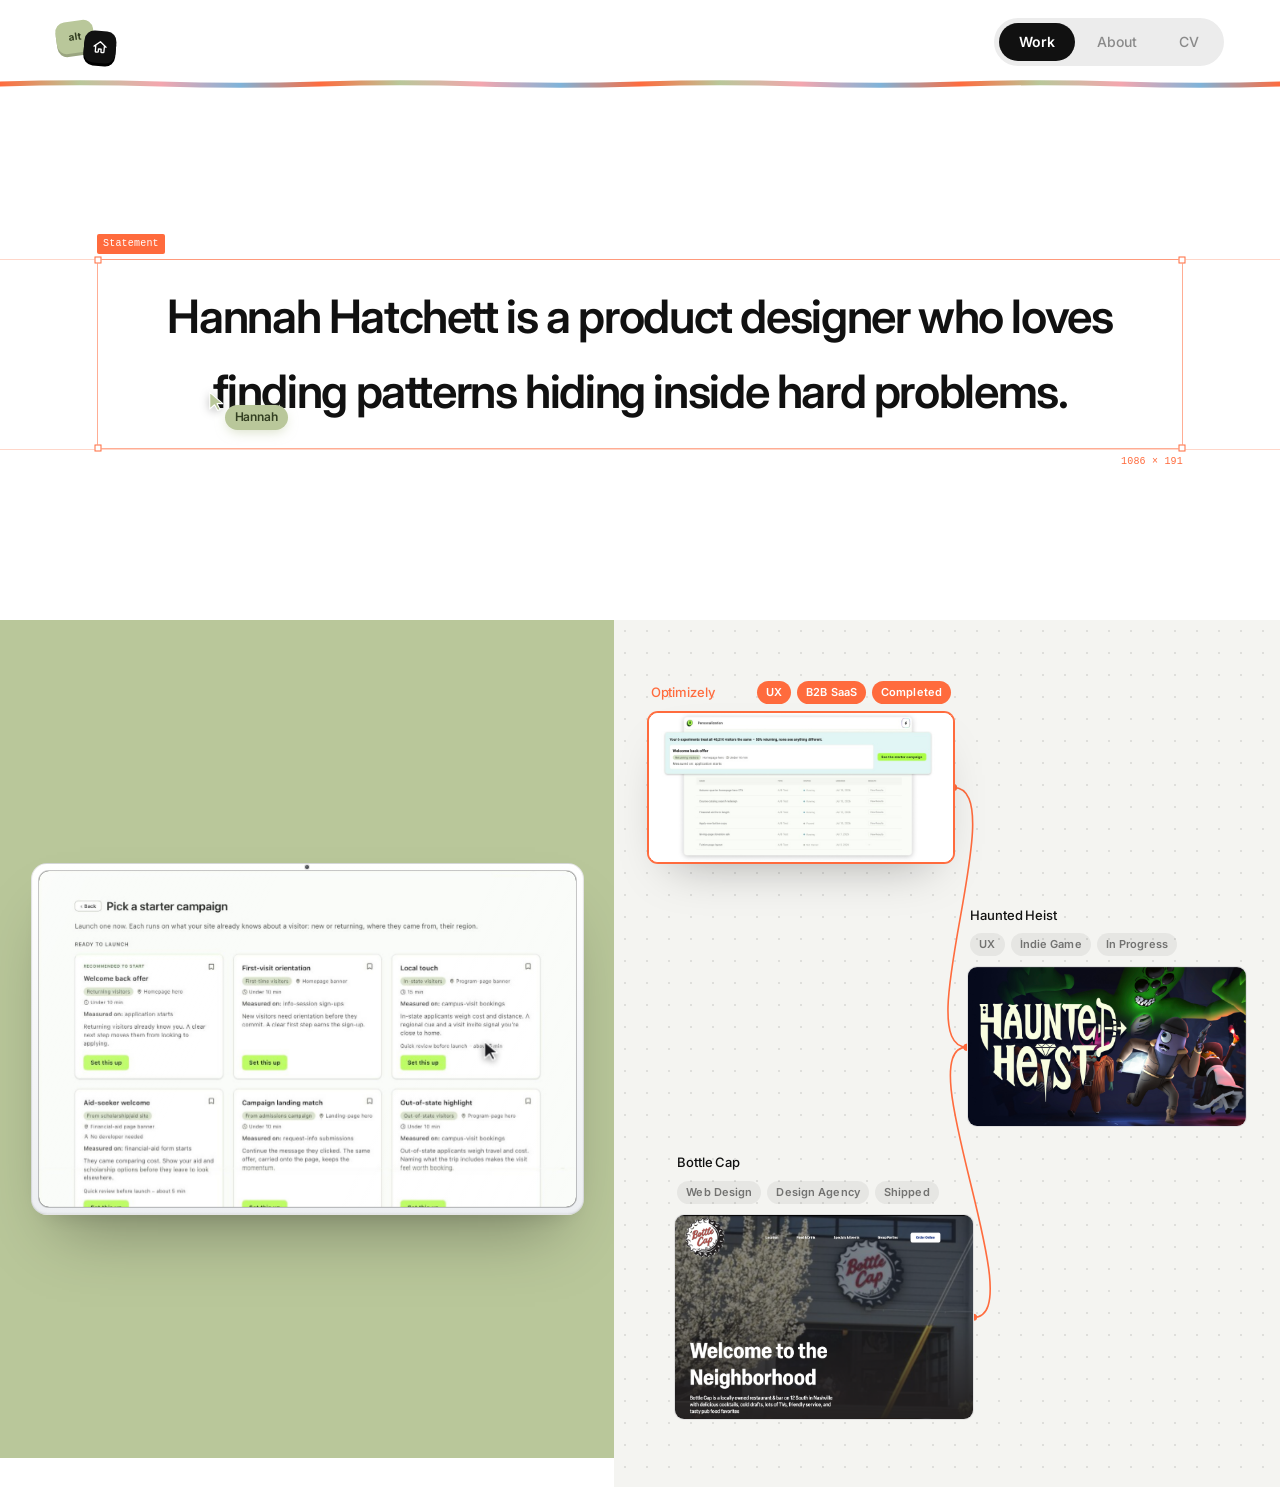
==== index.html @ f500596d "Make Work nav link scroll to projects section Points Work at index.html#projects instead of the bare" ====
<!DOCTYPE html>
<html lang="en">
<head>
  <meta charset="UTF-8" />
  <meta name="viewport" content="width=device-width, initial-scale=1.0" />
  <title>Hannah Hatchett — Portfolio</title>
  <link rel="preconnect" href="https://fonts.googleapis.com" />
  <link rel="preconnect" href="https://fonts.gstatic.com" crossorigin />
  <link href="https://fonts.googleapis.com/css2?family=Inter:wght@400;500;600;700&display=swap" rel="stylesheet" />
  <link rel="stylesheet" href="styles.css?v=2" />
  <link rel="stylesheet" href="canvas.css?v=3" />
</head>
<body>
  <header class="site-nav">
    <a href="index.html" class="site-logo" aria-label="Hannah Hatchett — Home">
      <span class="site-logo-key site-logo-key-back" aria-hidden="true">alt</span>
      <span class="site-logo-key site-logo-key-front" aria-hidden="true">
        <svg viewBox="0 0 24 24"><path d="M3 11.5L12 4l9 7.5M5.5 10v9a1 1 0 001 1H9a1 1 0 001-1v-4h4v4a1 1 0 001 1h2.5a1 1 0 001-1v-9" fill="none" stroke="#fff" stroke-width="2" stroke-linecap="round" stroke-linejoin="round" /></svg>
      </span>
    </a>
    <nav class="site-nav-links">
      <a href="#projects" class="active">Work</a>
      <a href="about.html">About</a>
      <a href="hannah-hatchett-cv.pdf" target="_blank" rel="noopener">CV</a>
    </nav>

    <div class="nav-squiggle" aria-hidden="true">
      <svg viewBox="0 0 800 40" preserveAspectRatio="none">
        <defs>
          <linearGradient id="navSquiggleGradient" gradientUnits="userSpaceOnUse"
                           x1="0" y1="0" x2="100" y2="0" spreadMethod="repeat">
            <stop offset="0%" stop-color="#ff6b3d" />
            <stop offset="25%" stop-color="#b9c79a" />
            <stop offset="50%" stop-color="#f4a6ae" />
            <stop offset="75%" stop-color="#7fb3d9" />
            <stop offset="100%" stop-color="#ff6b3d" />
          </linearGradient>
        </defs>
        <path
          d="M0,20 Q25,8 50,20 Q75,32 100,20 Q125,8 150,20 Q175,32 200,20 Q225,8 250,20 Q275,32 300,20 Q325,8 350,20 Q375,32 400,20 Q425,8 450,20 Q475,32 500,20 Q525,8 550,20 Q575,32 600,20 Q625,8 650,20 Q675,32 700,20 Q725,8 750,20 Q775,32 800,20"
          fill="none" stroke="url(#navSquiggleGradient)" stroke-width="5"
          stroke-linecap="round" vector-effect="non-scaling-stroke" />
      </svg>
    </div>
  </header>

  <main id="home">
    <!-- ============ Statement hero ============ -->
    <section class="statement-hero reveal" aria-label="Intro">
      <div class="statement-band">
        <div class="hero-frame" id="heroFrame" aria-hidden="true">
          <div class="hero-guide hero-guide-top"></div>
          <div class="hero-guide hero-guide-bottom"></div>
          <div class="hero-frame-box">
            <span class="hero-handle hero-handle-tl"></span>
            <span class="hero-handle hero-handle-tr"></span>
            <span class="hero-handle hero-handle-bl"></span>
            <span class="hero-handle hero-handle-br"></span>
            <span class="hero-frame-label">Statement</span>
            <span class="hero-frame-dims"></span>
          </div>
          <div class="hero-cursor" id="heroCursor" aria-hidden="true">
            <svg viewBox="0 0 16 16">
              <path d="M2 1 L2 13 L5.5 10 L7.8 14.2 L9.6 13.4 L7.3 9.2 L11.5 9.2 Z"
                fill="#b9c79a" stroke="#fff" stroke-width="0.8" stroke-linejoin="round" />
            </svg>
            <span class="hero-cursor-pill">Hannah</span>
          </div>
        </div>

        <h1 class="statement-text" aria-label="Hannah Hatchett is a product designer who loves finding patterns hiding inside hard problems, turning ambiguity into something tangible, and leading with research to develop magical experiences.">
          <span class="statement-line1" aria-hidden="true">Hannah Hatchett is a product designer who loves</span>
          <span class="statement-line2" aria-hidden="true">
            <span class="statement-line2-inner" id="statementLine2Inner">
              <span class="statement-selection" id="statementSelection"></span>
              <span class="statement-typed" id="statementTyped">finding patterns hiding inside hard problems.</span>
              <span class="statement-caret" id="statementCaret"></span>
            </span>
          </span>
        </h1>
      </div>
    </section>

    <!-- ============ Selected work — node canvas ============ -->
    <section class="cv-section-wrap" id="projects" aria-label="Selected work">
      <div class="cv-section">
        <!-- Left: rotatable device model of the active project -->
        <div class="cv-feature">
          <div class="cv-stage3d">
            <div class="cv-device" aria-hidden="true">
              <div class="cv-monitor">
                <span class="cv-monitor-cam"></span>
                <div class="device-screen"></div>
              </div>
            </div>
          </div>
        </div>

        <!-- Right: node canvas -->
        <div class="cv-canvas">
          <div class="cv-stage">
            <svg class="cv-wires" aria-hidden="true"></svg>
          </div>
        </div>
      </div>
    </section>
  </main>

  <script src="script.js?v=2"></script>
  <script src="canvas.js?v=2"></script>
</body>
</html>
---- styles.css ----
:root {
  --bg: #ffffff;
  --bg-card: #ececec;
  --ink: #111111;
  --ink-soft: #4a4a4a;
  --ink-muted: #8a8a8a;
  --line: #e6e6e6;
  --accent: #111111;
  --radius: 4px;
  --radius-media: 12px;
  --shadow-media: 0 1px 2px rgba(0, 0, 0, 0.04), 0 14px 34px -14px rgba(0, 0, 0, 0.16);
  --shadow-media-hover: 0 2px 4px rgba(0, 0, 0, 0.05), 0 26px 52px -16px rgba(0, 0, 0, 0.24);
  --ease: cubic-bezier(0.2, 0.7, 0.2, 1);
}

* { box-sizing: border-box; }

html, body {
  margin: 0;
  padding: 0;
  background: var(--bg);
  color: var(--ink);
  font-family: "Inter", system-ui, -apple-system, Segoe UI, Roboto, sans-serif;
  font-size: 16px;
  line-height: 1.55;
  -webkit-font-smoothing: antialiased;
  -moz-osx-font-smoothing: grayscale;
}

a { color: inherit; text-decoration: none; }
img { max-width: 100%; display: block; }

/* ---------- Top navigation ---------- */
.site-nav {
  position: sticky;
  top: 0;
  z-index: 50;
  display: flex;
  align-items: center;
  justify-content: space-between;
  padding: 18px 56px;
  background: rgba(255, 255, 255, 0.85);
  backdrop-filter: saturate(180%) blur(12px);
  -webkit-backdrop-filter: saturate(180%) blur(12px);
}

/* Colorful animated squiggle standing in for the nav's bottom border —
   sits flush on the nav's own bottom edge (never overlapping its
   links/logo) and stays with it since .site-nav is sticky. */
.nav-squiggle {
  position: absolute;
  left: 0;
  right: 0;
  bottom: -4px;
  height: 8px;
  overflow: hidden;
  pointer-events: none;
  line-height: 0;
}
.nav-squiggle svg {
  display: block;
  width: 200%;
  height: 100%;
  animation: nav-squiggle-scroll 26s linear infinite;
}
@keyframes nav-squiggle-scroll {
  from { transform: translateX(0); }
  to { transform: translateX(-50%); }
}
@media (prefers-reduced-motion: reduce) {
  .nav-squiggle svg { animation: none; }
}
/* Logo mark — two overlapping "keycap" tiles, ctrl + home, linking to "/" */
.site-logo {
  position: relative;
  display: inline-block;
  width: 60px;
  height: 42px;
  flex-shrink: 0;
}
.site-logo-key {
  position: absolute;
  display: flex;
  align-items: center;
  justify-content: center;
  border-radius: 10px;
  font-weight: 700;
  transition: transform 220ms var(--ease);
}
.site-logo-key-back {
  top: 0;
  left: 0;
  width: 38px;
  height: 32px;
  background: #b9c79a;
  box-shadow: 0 3px 0 #9aa580;
  color: #333f22;
  font-size: 10px;
  letter-spacing: -0.01em;
  transform: rotate(-8deg);
}
.site-logo-key-front {
  bottom: 0;
  right: 0;
  width: 32px;
  height: 32px;
  background: #111111;
  box-shadow: 0 3px 0 #000000;
  transform: rotate(5deg);
}
.site-logo-key-front svg { width: 16px; height: 16px; display: block; }
.site-logo:hover .site-logo-key-back { transform: rotate(-12deg) translateY(-2px); }
.site-logo:hover .site-logo-key-front { transform: rotate(8deg) translateY(-2px); }

/* Pill-group nav — a segmented track so the whole group reads as one
   cohesive shape rather than loose links, balancing against the logo. */
.site-nav-links {
  display: flex;
  align-items: center;
  gap: 2px;
  font-size: 14px;
  font-weight: 500;
  background: var(--bg-card);
  padding: 5px;
  border-radius: 999px;
}
.site-nav-links a {
  position: relative;
  color: var(--ink-muted);
  padding: 8px 20px;
  border-radius: 999px;
  transition: color 200ms var(--ease), background 200ms var(--ease);
}
.site-nav-links a:hover { color: var(--ink); background: rgba(0, 0, 0, 0.05); }
/* Active section — solid pill instead of a plain label */
.site-nav-links a.active {
  color: #fff;
  font-weight: 600;
  background: var(--ink);
}
.site-nav-links a.active:hover { background: var(--ink); }

/* ---------- Statement hero (dot field + scroll ring) ---------- */
.statement-hero {
  position: relative;
  display: flex;
  flex-direction: column;
  align-items: center;
  padding-top: 60px;
}
.statement-band {
  position: relative;
  width: 100%;
  height: 420px;
  overflow: hidden;
}
/* Design-tool "selection" chrome around the headline — echoes the Figma-style
   node board further down the page (see canvas.css), so the hero and the
   projects section read as one visual language instead of two ideas. */
.hero-frame {
  position: absolute;
  inset: 0;
  pointer-events: none;
}
.hero-guide {
  position: absolute;
  left: 0;
  right: 0;
  height: 1px;
  background: rgba(255, 107, 61, 0.28);
}
.hero-frame-box {
  position: absolute;
  border: 1px solid rgba(255, 107, 61, 0.55);
  opacity: 0;
  transition: opacity 400ms var(--ease);
}
.hero-frame-box.is-ready { opacity: 1; }
.hero-handle {
  position: absolute;
  width: 7px;
  height: 7px;
  background: #fff;
  border: 1.5px solid #ff6b3d;
  transform: translate(-50%, -50%);
}
.hero-handle-tl { top: 0; left: 0; }
.hero-handle-tr { top: 0; left: 100%; }
.hero-handle-bl { top: 100%; left: 0; }
.hero-handle-br { top: 100%; left: 100%; }
.hero-frame-label,
.hero-frame-dims {
  position: absolute;
  font-family: "SFMono-Regular", ui-monospace, Menlo, Consolas, monospace;
  font-size: 10px;
  letter-spacing: 0.02em;
  white-space: nowrap;
}
.hero-frame-label {
  left: -1px;
  bottom: calc(100% + 6px);
  color: #fff;
  background: #ff6b3d;
  padding: 2px 6px;
  border-radius: 2px;
}
.hero-frame-dims {
  right: -1px;
  top: calc(100% + 6px);
  color: #ff6b3d;
}
@media (max-width: 820px) {
  .hero-frame-label, .hero-frame-dims { font-size: 9px; }
}

/* A copy of the site's custom cursor, choreographed by script.js to select,
   delete, and retype the second line — a small loop of an actual edit,
   rather than a decorative idle animation. Position (left/top) and
   transition-duration are both set from JS per move so the drag-select
   speed can match the highlight's own width transition. */
.hero-cursor {
  position: absolute;
  top: 0;
  left: 0;
  width: 22px;
  height: 22px;
  opacity: 0;
  transition-property: left, top, opacity;
  transition-timing-function: ease;
  transition-duration: 420ms;
  z-index: 3;
}
.hero-cursor.is-ready { opacity: 1; }
.hero-cursor svg {
  display: block;
  width: 100%;
  height: 100%;
  filter: drop-shadow(0 2px 4px rgba(0, 0, 0, 0.25));
}
.hero-cursor-pill {
  position: absolute;
  top: 14px;
  left: 18px;
  background: #b9c79a;
  color: #333f22;
  font-size: 12px;
  font-weight: 600;
  letter-spacing: -0.01em;
  padding: 3px 10px;
  border-radius: 999px;
  white-space: nowrap;
  box-shadow: 0 4px 12px -2px rgba(185, 199, 154, 0.55);
}
/* Click ripple — plays briefly when the cursor "presses down" to start a drag-select. */
.hero-cursor::after {
  content: "";
  position: absolute;
  top: 1px;
  left: 1px;
  width: 12px;
  height: 12px;
  margin: -6px 0 0 -6px;
  border-radius: 50%;
  border: 2px solid rgba(185, 199, 154, 0.9);
  opacity: 0;
  transform: scale(0.2);
}
.hero-cursor.is-clicking::after { animation: hero-cursor-click 380ms ease-out; }
@keyframes hero-cursor-click {
  0% { opacity: 0.9; transform: scale(0.2); }
  100% { opacity: 0; transform: scale(2.2); }
}
@media (max-width: 820px) {
  .hero-cursor { width: 17px; height: 17px; }
  .hero-cursor-pill { font-size: 10px; padding: 2px 8px; top: 11px; left: 14px; }
}

@media (prefers-reduced-motion: reduce) {
  .hero-cursor { display: none; }
}

/* Statement text sits on top of the field; pointer-events:none lets hover
   pass straight through to the dots underneath. The thick white text-stroke,
   painted before the fill (paint-order: stroke fill), keeps dots from
   visually touching the letterforms. Child spans inherit the stroke. */
.statement-text {
  position: absolute;
  inset: 0;
  display: flex;
  flex-direction: column;
  align-items: center;
  justify-content: center;
  gap: 4px;
  margin: 0;
  padding: 0 24px;
  pointer-events: none;
  text-align: center;
  font-family: "Inter", sans-serif;
  font-size: 46px;
  font-weight: 600;
  letter-spacing: -0.03em;
  color: var(--ink);
  -webkit-text-stroke: 8px #fff;
  paint-order: stroke fill;
}
.statement-line2 {
  position: relative;
  display: inline-block;
}
/* Fixed to the width of the longer of the two phrases (measured once in JS)
   so the line never reflows the page while being "typed" — text grows from
   its own left edge instead of the whole block re-centering mid-animation. */
.statement-line2-inner {
  position: relative;
  display: inline-block;
  text-align: center;
  white-space: nowrap;
}
.statement-selection {
  position: absolute;
  left: 0;
  top: 6px;
  bottom: 6px;
  width: 0;
  background: rgba(255, 107, 61, 0.25);
  border-radius: 2px;
  z-index: 0;
  /* Only width/opacity animate — left is repositioned instantly in JS so the
     box grows from a fixed left edge instead of visibly sliding while it does. */
  transition-property: width, opacity;
  transition-timing-function: ease;
}
.statement-typed {
  position: relative;
  z-index: 1;
}
.statement-caret {
  position: absolute;
  top: 4px;
  bottom: 4px;
  left: 0;
  width: 2px;
  background: #ff6b3d;
  opacity: 0;
  z-index: 2;
}
.statement-caret.is-visible {
  opacity: 1;
  animation: statement-caret-blink 1s step-end infinite;
}
@keyframes statement-caret-blink {
  0%, 49% { opacity: 1; }
  50%, 100% { opacity: 0; }
}
@media (prefers-reduced-motion: reduce) {
  .statement-selection, .statement-caret { display: none; }
}

/* Custom cursor — skipped on case study pages (body.case-study-page) */
@media (pointer: fine) {
  body:not(.case-study-page),
  body:not(.case-study-page) * { cursor: none; }
}
.custom-cursor {
  position: fixed;
  top: 0;
  left: 0;
  width: 22px;
  height: 22px;
  z-index: 9999;
  pointer-events: none;
  transform: translate3d(-100px, -100px, 0);
  will-change: transform;
  transition: opacity 200ms var(--ease);
}
.custom-cursor.hidden { opacity: 0; }
.custom-cursor svg {
  display: block;
  width: 100%;
  height: 100%;
  filter: drop-shadow(0 2px 4px rgba(0, 0, 0, 0.25));
}
.custom-cursor-pill {
  position: absolute;
  top: 14px;
  left: 18px;
  background: #ff6b5b;
  color: #fff;
  font-size: 13px;
  font-weight: 600;
  letter-spacing: -0.01em;
  padding: 4px 12px;
  border-radius: 999px;
  white-space: nowrap;
  box-shadow: 0 4px 12px -2px rgba(255, 107, 91, 0.45);
}

/* Push the work grid down beneath the hero */
.work { margin-top: 80px; }

@media (max-width: 820px) {
  .statement-hero { padding-top: 32px; }
  .statement-band { height: 280px; }
  .statement-text { font-size: 26px; gap: 2px; -webkit-text-stroke-width: 5px; }
  .work { margin-top: 32px; }
}
/* ---------- Main ---------- */
.main {
  max-width: 1100px;
  margin: 0 auto;
  padding: 48px 56px 64px;
  min-width: 0;
}

/* ---------- Work grid ---------- */
.grid {
  display: grid;
  grid-template-columns: 1fr;
  gap: 80px;
}
.card {
  display: block;
}
.card-media {
  position: relative;
  aspect-ratio: 16 / 10;
  background: var(--bg-card);
  border-radius: var(--radius);
  overflow: hidden;
  margin-bottom: 22px;
  display: flex;
  align-items: center;
  justify-content: center;
  transition: transform 400ms var(--ease);
}
.card:hover .card-media { transform: translateY(-3px); }
.card-title {
  font-weight: 500;
  font-size: 16px;
  letter-spacing: -0.01em;
  color: var(--ink);
  margin: 0;
}

/* ---------- Placeholder card ---------- */
.placeholder {
  display: flex;
  align-items: center;
  justify-content: center;
}
.placeholder-label {
  font-size: 12px;
  letter-spacing: 0.18em;
  text-transform: uppercase;
  color: var(--ink-muted);
}

/* ---------- Mockups (CSS-only project visuals) ---------- */
.mock { position: relative; }

/* Desktop browser frame */
.mock-desktop {
  width: 78%;
  background: #fff;
  border-radius: 8px;
  box-shadow:
    0 1px 0 rgba(0,0,0,0.04),
    0 24px 50px -28px rgba(0,0,0,0.25),
    0 12px 24px -16px rgba(0,0,0,0.15);
  overflow: hidden;
}
.mock-bar {
  display: flex;
  gap: 5px;
  padding: 8px 10px;
  background: #f4f4f4;
  border-bottom: 1px solid #ececec;
}
.mock-bar span {
  width: 7px; height: 7px; border-radius: 50%;
  background: #d8d8d8;
}
.mock-screen {
  aspect-ratio: 16 / 10;
  padding: 18px 20px;
  display: flex;
  flex-direction: column;
  gap: 10px;
}
.mock-screen-1 {
  background: linear-gradient(180deg, #1a1a1a, #2a2a2a);
  color: #fff;
  justify-content: center;
  align-items: flex-start;
  padding: 28px;
}
.mock-headline {
  font-size: clamp(18px, 2.2vw, 28px);
  font-weight: 600;
  letter-spacing: 0.04em;
}
.mock-sub {
  font-size: 11px;
  letter-spacing: 0.18em;
  text-transform: uppercase;
  color: rgba(255,255,255,0.6);
  margin-top: 4px;
}
.mock-grid-row {
  display: flex;
  gap: 6px;
  margin-top: 14px;
}
.mock-grid-row span {
  width: 32px; height: 4px; border-radius: 2px;
  background: rgba(255,255,255,0.3);
}
.mock-screen-3 {
  background: #fafaf7;
  flex-direction: row;
  align-items: center;
  gap: 18px;
  padding: 22px;
}
.mock-product {
  width: 42%;
  aspect-ratio: 1 / 1.2;
  border-radius: 4px;
  background:
    radial-gradient(circle at 50% 35%, #e8d5a8 0%, #b8965d 70%, #8a6a3a 100%);
  box-shadow: 0 8px 16px -8px rgba(0,0,0,0.2);
}
.mock-product-meta {
  flex: 1;
  display: flex;
  flex-direction: column;
  gap: 8px;
}
.mock-line {
  height: 6px;
  width: 100%;
  background: #2a2a2a;
  border-radius: 3px;
}
.mock-line.short { width: 55%; background: #b8b8b8; }
.mock-pill {
  margin-top: 8px;
  padding: 6px 12px;
  background: #1a1a1a;
  color: #fff;
  font-size: 9px;
  letter-spacing: 0.14em;
  text-transform: uppercase;
  border-radius: 999px;
  align-self: flex-start;
}

/* Phone frame */
.mock-phone {
  width: 50%;
  aspect-ratio: 9 / 19;
  background: #1a1a1a;
  border-radius: 28px;
  padding: 6px;
  box-shadow:
    0 24px 50px -28px rgba(0,0,0,0.35),
    0 12px 24px -16px rgba(0,0,0,0.2);
  position: relative;
}
.mock-phone.small { width: 40%; }
.mock-notch {
  position: absolute;
  top: 12px;
  left: 50%;
  transform: translateX(-50%);
  width: 60px;
  height: 14px;
  background: #1a1a1a;
  border-radius: 999px;
  z-index: 2;
}
.mock-phone-screen {
  width: 100%;
  height: 100%;
  background: #fafaf7;
  border-radius: 22px;
  padding: 28px 16px 16px;
  display: flex;
  flex-direction: column;
  gap: 14px;
}
.mock-phone-screen.alt {
  background: linear-gradient(180deg, #fff, #f0ece4);
}
.mock-phone-title {
  font-weight: 600;
  font-size: 13px;
  letter-spacing: -0.01em;
  color: #1a1a1a;
  margin-bottom: 6px;
}
.mock-phone-title.small { font-size: 11px; }
.mock-phone-entry {
  display: flex;
  flex-direction: column;
  gap: 5px;
  padding-bottom: 10px;
  border-bottom: 1px solid #ececec;
}
.mock-phone-date {
  font-size: 8px;
  letter-spacing: 0.14em;
  text-transform: uppercase;
  color: #8a8a8a;
}
.mock-phone-line {
  height: 4px;
  width: 100%;
  background: #cfcfcf;
  border-radius: 2px;
}
.mock-phone-line.short { width: 60%; }

.mock-phone-pair {
  position: relative;
  width: 78%;
  aspect-ratio: 1 / 1;
  display: flex;
  align-items: center;
  justify-content: center;
}
.mock-phone-pair .mock-phone {
  position: absolute;
  width: 42%;
}
.mock-phone-pair .mock-phone:first-child {
  left: 18%;
  top: 12%;
  transform: rotate(-6deg);
}
.mock-phone-pair .mock-phone.offset {
  right: 14%;
  bottom: 8%;
  transform: rotate(5deg);
}

/* Card background tints — one per case study */
.card-media-1 {
  background-color: #1d3da1;
  background-image: url("images/bottlecap-pattern.png");
  background-size: cover;
  background-position: center;
  background-repeat: no-repeat;
}
.card-media-2 { background: #f4d8d4; } /* light pink */
.card-media-3 { background: #b9c79a; } /* moss green */
.card-media-4 { background: #e8c66f; } /* gold yellow */

/* ---------- 3D screen card ---------- */
.card-media-3d {
  perspective: 1400px;
  perspective-origin: 50% 60%;
  display: flex;
  align-items: center;
  justify-content: center;
}
/* The grid-level hover (parent rule) translates the whole card-media — disable
   it for the 3D card so our inner device transform owns the motion. */
.card:hover .card-media-3d { transform: none; }

.device-stage {
  position: relative;
  width: 78%;
  transform-style: preserve-3d;
}
.device {
  position: relative;
  background: #1a1a1a;
  border-radius: 12px 12px 8px 8px;
  padding: 4px 4px 0;
  box-shadow:
    0 26px 50px -22px rgba(0, 0, 0, 0.45),
    0 12px 24px -16px rgba(0, 0, 0, 0.25),
    inset 0 1px 0 rgba(255, 255, 255, 0.08);
  transform-origin: center 60%;
  transform: rotateX(var(--tilt-x, 0deg)) rotateY(var(--tilt-y, 0deg)) translateY(0);
  transition: transform 280ms var(--ease), box-shadow 600ms var(--ease);
  will-change: transform;
}
.device-bar {
  display: flex;
  gap: 5px;
  padding: 6px 8px;
}
.device-bar span {
  width: 7px;
  height: 7px;
  border-radius: 50%;
  background: #555;
  box-shadow: inset 0 1px 0 rgba(255, 255, 255, 0.12);
}
.device-screen {
  background: #fff;
  border-radius: 4px;
  overflow: hidden;
  aspect-ratio: 16 / 10;
  position: relative;
}
.device-screen img {
  width: 100%;
  height: 100%;
  object-fit: cover;
  object-position: top center;
  display: block;
}
/* Soft sheen across the screen for a "glassy" 3D feel */
.device-screen::after {
  content: "";
  position: absolute;
  inset: 0;
  background: linear-gradient(
    115deg,
    rgba(255, 255, 255, 0.18) 0%,
    rgba(255, 255, 255, 0) 35%,
    rgba(255, 255, 255, 0) 65%,
    rgba(255, 255, 255, 0.06) 100%
  );
  pointer-events: none;
  transition: opacity 400ms var(--ease);
}
.device-shadow {
  position: absolute;
  left: 12%;
  right: 12%;
  bottom: -28px;
  height: 24px;
  background: radial-gradient(ellipse at center, rgba(0, 0, 0, 0.35), transparent 70%);
  filter: blur(6px);
  transform: translateZ(-1px);
  transition: transform 600ms var(--ease), opacity 600ms var(--ease);
  opacity: 0.7;
}

.card:hover .device {
  transform: rotateX(8deg) rotateY(-12deg) translateY(-10px) scale(1.03);
  box-shadow:
    0 50px 80px -28px rgba(0, 0, 0, 0.5),
    0 22px 44px -22px rgba(0, 0, 0, 0.3);
}
.card:hover .device-screen::after { opacity: 0.6; }
.card:hover .device-shadow {
  opacity: 0.5;
  transform: translateZ(-1px) translateY(8px) scale(1.08);
}

/* Laptop (clamshell) */
.laptop {
  position: relative;
  width: 92%;
  margin: 0 auto;
  transform-origin: center 75%;
  transform: rotateX(var(--tilt-x, 0deg)) rotateY(var(--tilt-y, 0deg)) translateY(0);
  transition: transform 280ms var(--ease);
  will-change: transform;
}
.laptop-screen {
  background: #1a1a1a;
  border-radius: 10px 10px 2px 2px;
  padding: 4px 4px 0;
  box-shadow:
    0 18px 36px -18px rgba(0, 0, 0, 0.4),
    inset 0 1px 0 rgba(255, 255, 255, 0.08);
}
.laptop-display {
  background: linear-gradient(160deg, #fafafa 0%, #ececec 100%);
  aspect-ratio: 16 / 10;
  border-radius: 2px;
  position: relative;
  overflow: hidden;
}
.laptop-display::after {
  content: "";
  position: absolute;
  inset: 0;
  background: linear-gradient(115deg,
    rgba(255,255,255,0.4) 0%, rgba(255,255,255,0) 35%,
    rgba(255,255,255,0) 65%, rgba(255,255,255,0.18) 100%);
  pointer-events: none;
}
.laptop-base {
  height: 12px;
  margin: 0 -7%;
  background: linear-gradient(180deg, #d4d4d4 0%, #9d9d9d 60%, #7a7a7a 100%);
  border-radius: 0 0 14px 14px;
  position: relative;
  box-shadow:
    0 14px 24px -12px rgba(0, 0, 0, 0.35);
}
.laptop-base::after {
  content: "";
  position: absolute;
  top: 2px;
  left: 50%;
  transform: translateX(-50%);
  width: 28%;
  height: 4px;
  background: #6a6a6a;
  border-radius: 0 0 8px 8px;
}

/* Tablet (portrait) */
.tablet {
  position: relative;
  width: 56%;
  margin: 0 auto;
  background: #1a1a1a;
  border-radius: 18px;
  padding: 10px;
  aspect-ratio: 3 / 4;
  transform-origin: center 60%;
  transform: rotateX(var(--tilt-x, 0deg)) rotateY(var(--tilt-y, 0deg)) translateY(0);
  transition: transform 280ms var(--ease);
  will-change: transform;
  box-shadow:
    0 26px 50px -22px rgba(0, 0, 0, 0.45),
    0 12px 24px -16px rgba(0, 0, 0, 0.25),
    inset 0 1px 0 rgba(255, 255, 255, 0.08);
}
.tablet-camera {
  position: absolute;
  top: 18px;
  left: 50%;
  transform: translateX(-50%);
  width: 5px;
  height: 5px;
  border-radius: 50%;
  background: #333;
  z-index: 2;
}
.tablet-display {
  width: 100%;
  height: 100%;
  background: linear-gradient(170deg, #fafafa 0%, #ececec 100%);
  border-radius: 10px;
  position: relative;
  overflow: hidden;
}
.tablet-display::after {
  content: "";
  position: absolute;
  inset: 0;
  background: linear-gradient(115deg,
    rgba(255,255,255,0.35) 0%, rgba(255,255,255,0) 35%,
    rgba(255,255,255,0) 65%, rgba(255,255,255,0.15) 100%);
  pointer-events: none;
}

/* Phone (single, prominent) */
.phone {
  position: relative;
  width: 36%;
  margin: 0 auto;
  background: #1a1a1a;
  border-radius: 28px;
  padding: 6px;
  aspect-ratio: 9 / 19;
  transform-origin: center 55%;
  transform: rotateX(var(--tilt-x, 0deg)) rotateY(var(--tilt-y, 0deg)) translateY(0);
  transition: transform 280ms var(--ease);
  will-change: transform;
  box-shadow:
    0 26px 50px -22px rgba(0, 0, 0, 0.45),
    0 12px 24px -16px rgba(0, 0, 0, 0.25),
    inset 0 1px 0 rgba(255, 255, 255, 0.08);
}
.phone-notch {
  position: absolute;
  top: 12px;
  left: 50%;
  transform: translateX(-50%);
  width: 32%;
  height: 16px;
  background: #1a1a1a;
  border-radius: 999px;
  z-index: 2;
}
.phone-display {
  width: 100%;
  height: 100%;
  background: linear-gradient(170deg, #fafafa 0%, #ececec 100%);
  border-radius: 22px;
  position: relative;
  overflow: hidden;
}
.phone-display::after {
  content: "";
  position: absolute;
  inset: 0;
  background: linear-gradient(115deg,
    rgba(255,255,255,0.35) 0%, rgba(255,255,255,0) 35%,
    rgba(255,255,255,0) 65%, rgba(255,255,255,0.15) 100%);
  pointer-events: none;
}

/* Shared hover behavior */
.card:hover .laptop,
.card:hover .tablet,
.card:hover .phone {
  transform: rotateX(8deg) rotateY(-12deg) translateY(-10px) scale(1.03);
}

@media (prefers-reduced-motion: reduce) {
  .device,
  .device-shadow,
  .device-screen::after,
  .laptop, .tablet, .phone { transition: none; }
  .card:hover .device,
  .card:hover .laptop,
  .card:hover .tablet,
  .card:hover .phone { transform: none; }
}

/* ---------- Sections (about) ---------- */
section { scroll-margin-top: 40px; }
.about {
  padding: 56px 0 0;
  max-width: 880px;
}
.about-header {
  display: grid;
  grid-template-columns: minmax(0, 1fr) 240px;
  gap: 56px;
  align-items: start;
  margin-bottom: 16px;
}
.about-portrait {
  display: block;
  width: 100%;
  max-width: 240px;
  aspect-ratio: 1 / 1;
  border-radius: 50%;
  object-fit: cover;
}
@media (max-width: 720px) {
  .about-header {
    grid-template-columns: 1fr;
    gap: 32px;
  }
  .about-portrait {
    max-width: 180px;
    margin: 0 auto;
  }
}
.section-label {
  display: inline-block;
  font-size: 11px;
  letter-spacing: 0.22em;
  text-transform: uppercase;
  color: #ff6b5b;
  margin-bottom: 18px;
}
.section-title {
  font-weight: 600;
  font-size: clamp(28px, 3.4vw, 44px);
  line-height: 1.1;
  letter-spacing: -0.02em;
  margin: 0 0 28px;
  color: var(--ink);
}
.about p {
  font-size: 16px;
  color: var(--ink-soft);
  margin: 0 0 18px;
  max-width: 56ch;
}
.about-block {
  margin-top: 56px;
}
.about-cta {
  margin-top: 28px;
}
.about-block .section-label,
.about-cta .section-label {
  margin-bottom: 14px;
}
.about-link {
  color: var(--ink);
  border-bottom: 1px solid #ff6b5b;
  transition: color 200ms var(--ease), border-color 200ms var(--ease);
}
.about-link:hover { color: #ff6b5b; }
.about-social {
  display: flex;
  flex-direction: row;
  flex-wrap: wrap;
  gap: 24px;
}
.about-social-link {
  display: inline-flex;
  align-items: center;
  gap: 10px;
  width: fit-content;
  font-size: 15px;
  color: var(--ink);
  transition: color 200ms var(--ease);
}
.about-social-link svg { width: 20px; height: 20px; flex-shrink: 0; }
.about-social-link:hover { color: #ff6b5b; }

/* ---------- Case study ---------- */
.case-study {
  padding-top: 80px;
  max-width: 1240px;
}
.case-header {
  display: grid;
  grid-template-columns: 2fr 1fr;
  gap: 80px;
  align-items: start;
  padding-bottom: 112px;
  border-bottom: 1px solid var(--line);
}
.case-title {
  font-size: clamp(48px, 6vw, 84px);
  font-weight: 700;
  letter-spacing: -0.03em;
  line-height: 1;
  margin: 0 0 28px;
  color: var(--ink);
}
.case-title-brand img {
  display: block;
  width: clamp(280px, 34vw, 480px);
  height: auto;
}
/* Circular badge mark — the default wordmark width makes a square logo
   dominate the header, so cap it smaller. */
.case-title-brand img[src*="bottlecap-title"] {
  width: clamp(160px, 18vw, 220px);
}
.case-tagline {
  font-size: 20px;
  line-height: 1.5;
  color: var(--ink-soft);
  max-width: 36ch;
  margin: 0;
}
/* Live-prototype link under the tagline. Only some projects have one. */
.case-header-link {
  display: flex;
  width: fit-content;
  align-items: center;
  gap: 6px;
  margin-top: 32px;
  font-size: 15px;
  font-weight: 500;
  color: var(--ink);
  text-decoration: none;
  border-bottom: 1px solid var(--ink-muted);
  padding-bottom: 2px;
  transition: border-color 0.18s ease, opacity 0.18s ease;
}
.case-header-link:hover { border-color: var(--ink); }
.case-header-link .arrow { font-size: 13px; }

.case-header-links {
  display: flex;
  flex-wrap: wrap;
  gap: 12px 28px;
  margin-top: 32px;
}
.case-header-links .case-header-link { margin-top: 0; }
/* "What I did" uses the exact same box (max-width + margin-left reserving
   the nav's space + auto right margin) as .case-body below, so the two
   line up pixel-for-pixel regardless of the nav's own rendered width. */
.case-hero-lead { padding: 0 56px; }
.case-hero-lead .case-hero-role {
  max-width: 1128px;
  margin: 80px auto 80px 276px;
}
@media (max-width: 1060px) {
  .case-hero-lead { padding: 0; }
  .case-hero-lead .case-hero-role { max-width: 1240px; margin: 56px auto; padding: 0 56px; }
}
.case-hero-role-label {
  display: block;
  font-size: 12px;
  font-weight: 700;
  letter-spacing: 0.2em;
  text-transform: uppercase;
  color: #ff6b3d;
  margin-bottom: 10px;
}
.case-hero-role p {
  margin: 0;
  max-width: 66ch;
  font-size: 19px;
  line-height: 1.6;
  font-weight: 500;
  color: var(--ink);
}

/* Page layout, starting below the hero: the case study is offset by a
   fixed amount (matching the nav's reserved space) and centered in
   whatever remains to the right of that — not the full viewport, and not
   sharing a single centered unit with the nav. Plain margin math instead
   of grid, since sticky positioning inside a CSS Grid track whose sibling
   is page-length produced inconsistent containing-block bounds. */
.case-layout { position: relative; }
.case-layout .case-body.main.case-study {
  max-width: 1128px;
  margin: 0 auto 0 276px;
  padding-top: 0;
  padding-left: 56px;
  padding-right: 56px;
}

/* Vertical jump nav — fixed to the viewport so it's unaffected by the
   grid/sticky quirk above. Hidden until the hero (title through "What I
   did") has fully scrolled past, via the IntersectionObserver in
   script.js, so it never appears above "What is Optimizely?". */
/* Its "top" is computed in script.js on every scroll: centered in the
   viewport by default, but clamped so it can never render above "What is
   Optimizely?" — it rests at that section's edge as you scroll up rather
   than jumping there or disappearing, and when that clamp pushes it below
   the viewport (still up in the hero) it's simply off-screen — no opacity
   toggle needed, and nothing to lag behind the scroll. */
.case-side-nav {
  position: fixed;
  left: 56px;
  top: 50%;
  z-index: 40;
  display: flex;
  flex-direction: column;
  gap: 6px;
  font-size: 13px;
  font-weight: 500;
}
.case-side-nav a {
  padding: 5px 0 5px 15px;
  border-left: 2px solid transparent;
  color: var(--ink-muted);
  white-space: nowrap;
  transition: color 200ms var(--ease), border-color 200ms var(--ease);
}
.case-side-nav a:hover { color: var(--ink); }
.case-side-nav a.active {
  color: var(--ink);
  font-weight: 600;
  border-left-color: #ff6b3d;
}

/* Below ~1060px there isn't room for a persistent left rail — collapse it
   into a horizontal row that sits above the content instead, back in
   normal flow (no more fixed/opacity toggle). */
@media (max-width: 1060px) {
  .case-layout .case-body.main.case-study {
    max-width: 1240px;
    margin: 0 auto;
    padding-top: 80px;
    padding-left: 56px;
    padding-right: 56px;
  }
  .case-side-nav {
    position: sticky;
    left: auto;
    top: 88px;
    transform: none;
    opacity: 1;
    visibility: visible;
    pointer-events: auto;
    flex-direction: row;
    flex-wrap: wrap;
    justify-content: center;
    gap: 4px 20px;
    width: fit-content;
    max-width: 100%;
    margin: 0 auto 16px;
    padding: 14px 0;
    background: rgba(255, 255, 255, 0.92);
    backdrop-filter: saturate(180%) blur(12px);
    -webkit-backdrop-filter: saturate(180%) blur(12px);
  }
  .case-side-nav a {
    padding: 4px 0 8px;
    border-left: none;
    border-bottom: 2px solid transparent;
  }
  .case-side-nav a.active { border-left: none; border-bottom-color: #ff6b3d; }
}
@media (max-width: 820px) {
  .case-side-nav {
    top: 84px;
    flex-wrap: nowrap;
    overflow-x: auto;
    -webkit-overflow-scrolling: touch;
    max-width: calc(100% - 48px);
  }
}

/* Section headers sit above their content instead of beside it, so the
   page reads as one centered column instead of a two-column grid. */
.case-study-stacked .case-row { display: block; }
.case-study-stacked .case-row-title {
  position: static;
  transform: none;
  margin: 0 0 28px;
}

/* Divider between the top-line summary and the phase-by-phase process —
   deliberately louder than a plain section rule, to read as a hard turn
   into a different kind of content. */
.case-divider {
  display: flex;
  align-items: center;
  gap: 20px;
  padding: 88px 0;
}
.case-divider span {
  font-size: 13px;
  font-weight: 700;
  letter-spacing: 0.24em;
  text-transform: uppercase;
  color: #ff6b3d;
  white-space: nowrap;
}
.case-divider::before,
.case-divider::after {
  content: "";
  flex: 1;
  height: 2px;
  background: linear-gradient(90deg, transparent, #ff6b3d 12%, #ff6b3d 88%, transparent);
}

.case-meta {
  display: flex;
  flex-direction: column;
  gap: 24px;
  padding-top: 12px;
}
.meta-item {
  display: flex;
  flex-direction: column;
  gap: 4px;
}
.meta-label {
  font-size: 11px;
  letter-spacing: 0.22em;
  text-transform: uppercase;
  color: var(--ink-muted);
}
.meta-value {
  font-size: 14px;
  line-height: 1.5;
  color: var(--ink);
}

/* Section rows: title left, body right */
.case-row {
  display: grid;
  grid-template-columns: minmax(140px, 200px) 1fr;
  gap: 64px;
  padding: 96px 0;
  border-bottom: 1px solid var(--line);
}
.case-row:last-of-type { border-bottom: none; }
.case-row-title {
  font-size: clamp(28px, 2.4vw, 34px);
  font-weight: 700;
  letter-spacing: -0.01em;
  line-height: 1.25;
  margin: 0;
  color: var(--ink);
  position: sticky;
  top: 50vh;
  transform: translateY(-50%);
  align-self: start;
}
.case-row-title h2 {
  font-size: inherit;
  font-weight: inherit;
  margin: 6px 0 0;
  color: inherit;
}
.case-row-body {
  font-size: 18px;
  line-height: 1.7;
  color: var(--ink-soft);
  min-width: 0;
}
.case-row-body p {
  margin: 0 0 24px;
  max-width: 66ch;
}
.case-row-body p:last-child { margin-bottom: 0; }

/* Phase rows */
.phase-eyebrow {
  display: block;
  font-size: 10px;
  letter-spacing: 0.2em;
  text-transform: uppercase;
  color: var(--ink-muted);
  font-weight: 500;
}
.phase-block {
  margin-bottom: 48px;
}
.phase-block:last-child { margin-bottom: 0; }

/* Sub-heading that owns a group of findings (or a block of prose) beneath
   it — sized and weighted well above the bold lead-in sentences inside
   each finding, so the hierarchy between "the label" and "the items" is
   unambiguous. */
.phase-subhead {
  font-size: 21px;
  font-weight: 700;
  letter-spacing: -0.005em;
  line-height: 1.3;
  color: var(--ink);
  margin: 0 0 28px;
}
.phase-finding { margin-bottom: 32px; }
.phase-finding:last-child { margin-bottom: 0; }
.phase-block .case-quote { margin: 32px 0; padding: 20px 0 20px 28px; }
.finding-number {
  display: inline-block;
  margin-right: 10px;
  font-size: 13px;
  font-weight: 700;
  letter-spacing: 0.04em;
  color: #ff6b3d;
  vertical-align: 2px;
}

/* Pull quote — research verbatims. Sits inside .case-row-body. */
.case-quote {
  margin: 56px 0;
  padding: 32px 0 32px 28px;
  border-top: 1px solid var(--line);
  border-bottom: 1px solid var(--line);
  border-left: 2px solid var(--ink);
  max-width: 60ch;
}
.case-quote p {
  font-size: 22px;
  line-height: 1.45;
  letter-spacing: -0.01em;
  color: var(--ink);
  margin: 0 0 12px;
  max-width: none;
}
.case-quote cite {
  display: block;
  font-size: 13px;
  font-style: normal;
  letter-spacing: 0.06em;
  text-transform: uppercase;
  color: var(--ink-muted);
}
/* Pivot diagram — original brief vs. refocused brief, joined by an arrow */
.case-pivot {
  display: flex;
  align-items: center;
  gap: 20px;
  margin: 32px 0;
}
.case-pivot-box {
  flex: 1;
  border: 1px solid var(--line);
  border-radius: 10px;
  padding: 20px 22px;
}
.case-pivot-from { opacity: 0.55; }
.case-pivot-to {
  border-color: #ff6b3d;
  box-shadow: 0 0 0 1px #ff6b3d;
}
.case-pivot-label {
  display: block;
  font-size: 11px;
  letter-spacing: 0.12em;
  text-transform: uppercase;
  color: var(--ink-muted);
  margin-bottom: 8px;
}
.case-pivot-to .case-pivot-label { color: #ff6b3d; }
.case-pivot-box p {
  margin: 0;
  font-size: 16px;
  line-height: 1.4;
  color: var(--ink);
  max-width: none;
}
.case-pivot-arrow {
  flex: 0 0 auto;
  width: 60px;
  height: 24px;
}
.case-pivot-arrow svg { width: 100%; height: 100%; display: block; }
@media (max-width: 720px) {
  .case-pivot { flex-direction: column; align-items: stretch; }
  .case-pivot-arrow { align-self: center; transform: rotate(90deg); }
}

/* Media placeholders */
.case-media {
  margin: 64px 0 0;
}
.case-media-grid {
  display: grid;
  grid-template-columns: 2fr 1fr 1fr;
  gap: 20px;
}
/* An empty board placeholder has no image to size to — give it a frame. */
div.case-media-board { aspect-ratio: 16 / 10; }

/* Shared frame for every media cell in a case study */
.case-media-tile,
.case-media-inline,
.case-media-scroller,
.case-media-board,
.case-media-crop,
.case-hero-viewer {
  border: 1px solid var(--line);
  border-radius: var(--radius-media);
  box-shadow: var(--shadow-media);
  transition: transform 320ms var(--ease), box-shadow 320ms var(--ease);
}
.case-media-tile:hover,
.case-media-inline:hover,
.case-media-scroller:hover,
.case-media-board:hover,
.case-media-crop:hover {
  transform: translateY(-3px);
  box-shadow: var(--shadow-media-hover);
}

/* Click-to-cycle hero viewer */
.case-hero {
  position: relative;
  margin: 112px 0 128px;
}
.case-hero-static img {
  display: block;
  width: 100%;
  aspect-ratio: 1856 / 598;
  object-fit: cover;
  border-radius: var(--radius-media);
  box-shadow: var(--shadow-media);
}
.case-hero + .case-row { padding-top: 96px; }
.case-video-link {
  margin: 16px 0 0;
}
.case-video-link p {
  margin: 10px 0 0;
  font-size: 14px;
  color: var(--ink-muted);
}
/* Carousel embedded inside a phase block, not at the top of the page */
.case-hero-inline {
  margin: 0 0 28px;
}
.case-hero-viewer {
  position: relative;
  width: 100%;
  aspect-ratio: 16 / 10; /* set by JS to match active image */
  background: transparent;
  border-radius: var(--radius-media);
  overflow: hidden;
  cursor: pointer;
  outline: none;
}
.case-hero-viewer:focus-visible {
  outline: 2px solid var(--ink);
  outline-offset: 4px;
}
.case-hero-viewer img {
  position: absolute;
  inset: 0;
  width: 100%;
  height: 100%;
  object-fit: contain;
  background: #fff;
  opacity: 0;
  transition: opacity 320ms var(--ease);
  pointer-events: none;
}
.case-hero-viewer img.active { opacity: 1; }

/* Placeholder slide — stands in for an <img> until the artwork exists. */
.case-hero-viewer .hero-slide {
  position: absolute;
  inset: 0;
  display: flex;
  align-items: center;
  justify-content: center;
  background: var(--bg-card);
  opacity: 0;
  transition: opacity 320ms var(--ease);
  pointer-events: none;
}
.case-hero-viewer .hero-slide.active { opacity: 1; }
.case-hero-viewer .hero-slide::before {
  content: attr(data-label);
  font-size: 12px;
  letter-spacing: 0.16em;
  text-transform: uppercase;
  color: var(--ink-muted);
  text-align: center;
  padding: 0 24px;
}
/* Final-site screenshots include an OS menu strip — crop it from the top */
.case-hero-viewer img[src*="final-bottlecap"] {
  object-fit: cover;
  object-position: center bottom;
}

/* Prev / next nav arrows — minimal, outside the viewer, always visible */
.hero-nav {
  position: absolute;
  top: 50%;
  transform: translateY(-50%);
  background: transparent;
  border: none;
  padding: 8px;
  color: var(--ink);
  cursor: pointer;
  z-index: 5;
  display: flex;
  align-items: center;
  justify-content: center;
  transition: transform 200ms var(--ease), opacity 200ms var(--ease);
}
.hero-nav-prev { left: -40px; }
.hero-nav-next { right: -40px; }
.hero-nav svg { display: block; width: 26px; height: 26px; }
.hero-nav:hover { transform: translateY(-50%) scale(1.18); }
.hero-nav:focus-visible { outline: 2px solid var(--ink); outline-offset: 2px; }

/* Progression indicator dots */
.case-hero-dots {
  display: flex;
  justify-content: center;
  gap: 10px;
  margin-top: 18px;
}
.case-hero-dots .dot {
  width: 8px;
  height: 8px;
  border-radius: 50%;
  background: var(--line);
  border: none;
  padding: 0;
  cursor: pointer;
  transition: background 200ms var(--ease), transform 200ms var(--ease);
}
.case-hero-dots .dot:hover { background: var(--ink-muted); }
.case-hero-dots .dot.active {
  background: var(--ink);
  transform: scale(1.25);
}
.case-media-tile,
.case-media-inline {
  background: var(--bg-card);
  border-radius: var(--radius-media);
  aspect-ratio: 4 / 3;
  position: relative;
  display: flex;
  align-items: center;
  justify-content: center;
  overflow: hidden;
}
.case-media-grid .case-media-tile:first-child { aspect-ratio: 16 / 10; }
img.case-media-tile,
img.case-media-inline {
  display: block;
  width: 100%;
  height: 100%;
  object-fit: cover;
  object-position: top center;
}
/* Placeholder label only renders for non-img elements */
div.case-media-tile::before,
div.case-media-inline::before {
  content: attr(data-label);
  font-size: 11px;
  letter-spacing: 0.16em;
  text-transform: uppercase;
  color: var(--ink-muted);
  text-align: center;
  padding: 0 16px;
}
.case-media-inline {
  margin: 0 0 36px;
  aspect-ratio: 16 / 9;
}
.case-media-tall { aspect-ratio: 16 / 22; margin-bottom: 36px; }
.case-media-split { aspect-ratio: 16 / 7; }

/* Auto-scrolling preview of a long page screenshot */
.case-media-scroller {
  aspect-ratio: 16 / 10;
  background: var(--bg-card);
  border-radius: var(--radius-media);
  overflow: hidden;
  margin: 0 0 36px;
  padding: 0;
}
.case-media-scroller img {
  display: block;
  width: 100%;
  height: 100%;
  object-fit: cover;
  object-position: 50% 0%;
  animation: case-scroll-preview 10s ease-in-out infinite alternate;
}
@keyframes case-scroll-preview {
  from { object-position: 50% 0%; }
  to { object-position: 50% 100%; }
}
.case-media-scroller:hover img { animation-play-state: paused; }
@media (prefers-reduced-motion: reduce) {
  .case-media-scroller img { animation: none; }
}

/* FigJam-style board: show the full board, no cropping */
.case-media-board {
  aspect-ratio: auto;
  background: #f4f4f3;
  border-radius: var(--radius-media);
  overflow: hidden;
  margin: 0 0 36px;
  padding: 28px;
  display: block;
}
.case-media-lead { margin-top: 40px; }
.case-media-board img,
video.case-media-board {
  display: block;
  width: 100%;
  height: auto;
  object-fit: contain;
}
/* Near-square capture — full width makes it too tall next to the wider boards */
video.case-media-board[src*="haunted-heist-preview"] {
  width: auto;
  max-width: 85%;
  margin: 0 auto;
}
.case-media-caption {
  grid-column: 1 / -1;
  font-size: 14px;
  line-height: 1.5;
  color: var(--ink-muted);
  margin-top: 14px;
}

/* Responsive 16:9 video embed */
.case-video-embed {
  position: relative;
  aspect-ratio: 16 / 9;
  border-radius: var(--radius-media);
  overflow: hidden;
  background: #000;
  margin: 56px 0 36px;
}
.case-video-embed iframe {
  position: absolute;
  inset: 0;
  width: 100%;
  height: 100%;
  border: 0;
  display: block;
}

/* Cropped detail of a larger screenshot — a fixed source region scaled up
   to fill the frame, so one cluster reads at a legible size instead of the
   whole board shrinking to fit. */
.case-media-crop {
  position: relative;
  overflow: hidden;
  background: #f4f4f3;
  margin: 0 0 36px;
}
.case-media-crop img {
  position: absolute;
  display: block;
  max-width: none;
}

/* Click-to-enlarge affordance — only where a lightbox actually exists on
   the page, so other case studies aren't left with a cursor that lies. */
body:has(.lightbox) .case-media-board img,
body:has(.lightbox) .case-media-crop img,
body:has(.lightbox) img.case-media-inline,
body:has(.lightbox) img.case-media-tile {
  cursor: zoom-in;
}

/* Full-screen photo viewer */
.lightbox {
  position: fixed;
  inset: 0;
  z-index: 200;
  display: flex;
  align-items: center;
  justify-content: center;
  padding: 56px;
  background: rgba(17, 17, 17, 0.92);
  backdrop-filter: blur(4px);
  -webkit-backdrop-filter: blur(4px);
  opacity: 0;
  visibility: hidden;
  transition: opacity 240ms var(--ease), visibility 0ms 240ms;
}
.lightbox.open {
  opacity: 1;
  visibility: visible;
  transition: opacity 240ms var(--ease), visibility 0ms;
}
.lightbox img {
  display: block;
  max-width: 100%;
  max-height: 100%;
  width: auto;
  height: auto;
  border-radius: var(--radius-media);
  box-shadow: 0 24px 80px rgba(0, 0, 0, 0.5);
  cursor: zoom-out;
  transform: scale(0.96);
  transition: transform 240ms var(--ease);
}
.lightbox.open img { transform: scale(1); }
.lightbox-close {
  position: absolute;
  top: 24px;
  right: 24px;
  width: 44px;
  height: 44px;
  display: flex;
  align-items: center;
  justify-content: center;
  border: none;
  border-radius: 50%;
  background: rgba(255, 255, 255, 0.1);
  color: #fff;
  cursor: pointer;
  transition: background 200ms var(--ease);
}
.lightbox-close:hover { background: rgba(255, 255, 255, 0.2); }
.lightbox-close svg { width: 20px; height: 20px; display: block; }
@media (prefers-reduced-motion: reduce) {
  .lightbox, .lightbox img { transition: none; }
}

/* Stat grid — headline numbers pulled from research */
.case-stats {
  display: grid;
  grid-template-columns: repeat(4, 1fr);
  gap: 32px;
  margin: 40px 0 48px;
  padding: 40px 0;
  border-top: 1px solid var(--line);
  border-bottom: 1px solid var(--line);
}
.case-stats-3 { grid-template-columns: repeat(3, 1fr); }
.case-stats-5 { grid-template-columns: repeat(5, 1fr); }
.stat-item {
  display: flex;
  flex-direction: column;
  gap: 8px;
}
.stat-number {
  font-size: 32px;
  font-weight: 700;
  letter-spacing: -0.02em;
  line-height: 1.1;
  color: var(--ink);
}
.stat-desc {
  font-size: 14px;
  line-height: 1.5;
  color: var(--ink-muted);
}
.stat-item-plain {
  justify-content: center;
}
.stat-item-plain .stat-desc {
  font-size: 15px;
  color: var(--ink-soft);
}

/* Insight-to-feature handoff table */
.case-table {
  width: 100%;
  border-collapse: collapse;
  margin: 24px 0 0;
  font-size: 16px;
}
.case-table th,
.case-table td {
  text-align: left;
  padding: 16px 24px 16px 0;
  border-bottom: 1px solid var(--line);
  vertical-align: top;
}
.case-table th {
  font-size: 11px;
  letter-spacing: 0.14em;
  text-transform: uppercase;
  color: var(--ink-muted);
  font-weight: 500;
}
.case-table td {
  color: var(--ink-soft);
  line-height: 1.5;
  max-width: 34ch;
}
.case-table tr:last-child td { border-bottom: none; }

.case-footer-nav {
  padding: 64px 0 0;
  font-size: 14px;
}
.case-footer-nav a {
  color: var(--ink);
  border-bottom: 1px solid var(--ink);
  padding-bottom: 2px;
  transition: opacity 200ms var(--ease);
}
.case-footer-nav a:hover { opacity: 0.6; }

@media (max-width: 1024px) {
  .case-header { gap: 48px; padding-bottom: 64px; }
  .case-row { gap: 48px; padding: 72px 0; }
  .case-media-grid { grid-template-columns: 1fr 1fr; }
  .case-media-grid .case-media-tile:first-child { grid-column: 1 / -1; }
  .case-stats { grid-template-columns: 1fr 1fr; }
}
@media (max-width: 820px) {
  .case-study { padding-top: 24px; }
  .case-header,
  .case-row {
    grid-template-columns: 1fr;
    gap: 32px;
    padding: 48px 0;
  }
  .case-row-title { position: static; }
  .case-meta { padding-top: 0; }
  .case-media-grid { grid-template-columns: 1fr; }
  .case-stats { grid-template-columns: 1fr; gap: 24px; }
  .case-table { font-size: 15px; }
  .case-table td { max-width: none; }
}

/* ---------- Footer ---------- */
.footer {
  margin-top: 120px;
  padding: 32px 0;
  border-top: 1px solid var(--line);
  display: flex;
  justify-content: space-between;
  font-size: 13px;
  color: var(--ink-muted);
}

/* ---------- Reveal animation (kept for script.js compatibility) ---------- */
.reveal {
  opacity: 0;
  transform: translateY(16px);
  transition: opacity 700ms var(--ease), transform 700ms var(--ease);
  will-change: opacity, transform;
}
.reveal.in {
  opacity: 1;
  transform: none;
}

@media (prefers-reduced-motion: reduce) {
  .reveal { opacity: 1; transform: none; transition: none; }
  * { scroll-behavior: auto !important; }
}
html { scroll-behavior: smooth; }

/* ---------- Responsive ---------- */
@media (max-width: 1024px) {
  .site-nav { padding: 16px 36px; }
  .main { padding: 40px 36px 48px; }
}
@media (max-width: 820px) {
  .site-nav { padding: 14px 24px; gap: 16px; }
  .site-nav-links a { padding: 7px 14px; }
  .main { padding: 24px 24px 48px; }
  .grid { grid-template-columns: 1fr; gap: 48px; }
}
---- canvas.css ----
/* ============================================================
   Home canvas section — Melius-style Figma node board.
   Left: a sticky, full-bleed feature image that expands to the
   active project. Right: a dark, dotted canvas of image "nodes"
   (label row + orange tag + bordered image) wired together with
   orange curved connectors. Sits below the existing light hero.
   ============================================================ */

:root {
  --cv-bg: #f4f4f1;
  --cv-panel: #ffffff;
  --cv-line: rgba(0, 0, 0, 0.12);
  --cv-ink: #111111;
  --cv-muted: rgba(0, 0, 0, 0.5);
  --cv-dot: rgba(0, 0, 0, 0.09);
  --cv-wire: #ff6b3d;
  --cv-feature-bg: #ecece8;
  --nav-h: 62px;
}

.sr-only {
  position: absolute;
  width: 1px; height: 1px;
  padding: 0; margin: -1px;
  overflow: hidden;
  clip: rect(0, 0, 0, 0);
  white-space: nowrap; border: 0;
}

/* ---------- Split: sticky feature + node canvas ---------- */
.cv-section-wrap { margin-top: 56px; }

.cv-section {
  display: flex;
  align-items: flex-start;
  gap: 0;
}

/* Left: rotatable monitor mockup, sticky within the section */
.cv-feature {
  position: sticky;
  top: var(--nav-h);
  flex: 0 0 48%;
  height: calc(100vh - var(--nav-h));
  overflow: hidden;
  background: var(--cv-feature-bg);
  transition: background-color 500ms var(--ease);
}
.cv-stage3d {
  position: absolute;
  inset: 0;
  display: grid;
  place-items: center;
  perspective: 1700px;
  padding: 22px;
}
.cv-device {
  width: min(97%, 820px);
  transform-style: preserve-3d;
  transform: none;
}

/* Minimal, realistic white desktop display (front-facing) */
.cv-monitor {
  position: relative;
  width: 100%;
  background: linear-gradient(180deg, #ffffff 0%, #edeff2 100%);
  border: 1px solid rgba(0, 0, 0, 0.10);
  border-radius: 16px;
  padding: 7px;
  box-shadow:
    inset 0 1px 0 rgba(255, 255, 255, 0.95),
    inset 0 -1px 2px rgba(0, 0, 0, 0.05),
    0 38px 66px -26px rgba(0, 0, 0, 0.34),
    0 12px 24px -16px rgba(0, 0, 0, 0.18);
}
/* Tiny front camera dot centered in the top bezel */
.cv-monitor-cam {
  position: absolute;
  top: 1.5px;
  left: 50%;
  transform: translateX(-50%);
  width: 4px;
  height: 4px;
  border-radius: 50%;
  background: radial-gradient(circle at 40% 35%, #6a6e75, #26282c);
  box-shadow: 0 0 0 1px rgba(0, 0, 0, 0.12);
}
.cv-monitor .device-screen {
  position: relative;
  aspect-ratio: 16 / 10;
  border-radius: 10px;
  overflow: hidden;
  background: #000;
  box-shadow: 0 0 0 1px rgba(0, 0, 0, 0.22);
}

/* Screenshots stacked inside the device screen, crossfading per active node */
.cv-shot {
  position: absolute;
  inset: 0;
  width: 100%; height: 100%;
  object-fit: cover;
  object-position: top center;
  opacity: 0;
  transition: opacity 500ms var(--ease);
}
.cv-shot.is-active { opacity: 1; }
/* Near-square capture — default top-aligned crop leaves dead space above
   the menu and cuts it off below; center the crop instead. */
.cv-shot[src*="haunted-heist-preview"] { object-position: center; }
.cv-shot.is-mark {
  display: grid;
  place-items: center;
  background: radial-gradient(120% 120% at 30% 20%, #f5f5f3 0%, #e6e6e1 70%);
}
.cv-shot.is-mark svg { width: 60px; height: 60px; opacity: 0.5; }

/* Animated browse slot — stacked page frames + a moving cursor */
.cv-anim {
  position: absolute;
  inset: 0;
  opacity: 0;
  transition: opacity 500ms var(--ease);
}
.cv-anim.is-active { opacity: 1; }
.cv-frame-img {
  position: absolute;
  inset: 0;
  width: 100%; height: 100%;
  object-fit: cover;
  object-position: top center;
  opacity: 0;
  transition: opacity 550ms var(--ease);
  will-change: transform, object-position, opacity;
  backface-visibility: hidden;
}
.cv-frame-img.on { opacity: 1; }
.cv-cursor {
  position: absolute;
  top: 0; left: 0;
  width: 22px; height: 22px;
  z-index: 6;
  opacity: 0;
  pointer-events: none;
  transform: translate(-100px, -100px);
  transition: transform 750ms cubic-bezier(0.45, 0, 0.15, 1), opacity 300ms var(--ease);
  will-change: transform;
}
.cv-cursor svg {
  display: block;
  width: 100%; height: 100%;
  filter: drop-shadow(0 2px 3px rgba(0, 0, 0, 0.4));
  transition: transform 130ms var(--ease);
}
.cv-cursor.click svg { transform: scale(0.8); }
/* Click ripple emanating from the pointer tip */
.cv-cursor::after {
  content: "";
  position: absolute;
  top: 4px; left: 4px;
  width: 16px; height: 16px;
  margin: -8px 0 0 -8px;
  border-radius: 50%;
  border: 2px solid rgba(255, 107, 61, 0.9);
  opacity: 0;
  transform: scale(0.2);
}
.cv-cursor.click::after { animation: cv-click 400ms ease-out; }
@keyframes cv-click {
  0% { opacity: 0.9; transform: scale(0.2); }
  100% { opacity: 0; transform: scale(2.4); }
}

/* Tags above each project card, beside the project name (right canvas).
   Greyed out by default; they light up orange for the active project (the one
   last hovered) and stay lit until another project is hovered — in sync with
   the title highlight. */
.cv-node-tags {
  display: flex;
  flex-wrap: wrap;
  gap: 6px;
}
.cv-node-tags span {
  font-size: 11px;
  font-weight: 600;
  letter-spacing: 0.01em;
  color: var(--cv-muted);
  background: rgba(0, 0, 0, 0.06);
  padding: 3px 9px;
  border-radius: 999px;
  transition: background 200ms var(--ease), color 200ms var(--ease);
}
.cv-node.is-active .cv-node-tags span,
.cv-node:focus-visible .cv-node-tags span {
  color: #fff;
  background: var(--cv-wire);
}

/* Right: node canvas */
.cv-canvas {
  flex: 1 1 52%;
  min-width: 0;
  align-self: stretch;
  position: relative;
  background-color: var(--cv-bg);
  background-image: radial-gradient(var(--cv-dot) 1px, transparent 1px);
  background-size: 22px 22px;
}
.cv-stage { position: relative; width: 100%; min-height: 100%; }
.cv-wires {
  position: absolute;
  inset: 0;
  width: 100%; height: 100%;
  overflow: visible;
  z-index: 1;
  pointer-events: none;
}
.cv-wires path { fill: none; stroke: var(--cv-wire); stroke-width: 1.6; }
.cv-wires circle { fill: var(--cv-wire); }

/* ---------- Node ---------- */
.cv-node {
  position: absolute;
  z-index: 2;
  display: block;
  color: var(--cv-ink);
  transition: opacity 300ms var(--ease);
}
.cv-node-labels {
  display: flex;
  align-items: center;
  justify-content: space-between;
  flex-wrap: wrap;
  gap: 8px 10px;
  padding: 0 3px;
  margin-bottom: 10px;
  font-size: 13px;
  font-weight: 500;
  letter-spacing: -0.01em;
}
.cv-node-labels .l { color: var(--cv-ink); }
/* Name brightens when its card is the expanded one */
.cv-node.is-active .cv-node-labels .l { color: var(--cv-wire); }
.cv-card {
  position: relative;
  border: 1px solid var(--cv-line);
  border-radius: 10px;
  overflow: hidden;
  background: var(--cv-panel);
  transition: border-color 240ms var(--ease), box-shadow 360ms var(--ease),
              transform 360ms var(--ease);
}
.cv-frame { display: block; width: 100%; aspect-ratio: 16 / 11; overflow: hidden; }
.cv-frame img { width: 100%; height: 100%; object-fit: cover; object-position: top center; display: block; }
.cv-mark {
  width: 100%; height: 100%;
  display: grid;
  place-items: center;
  background: radial-gradient(120% 120% at 30% 20%, #f5f5f3 0%, #e6e6e1 70%);
}
.cv-mark svg { width: 46px; height: 46px; opacity: 0.5; }
.cv-node.is-active .cv-card {
  border-color: var(--cv-wire);
  transform: translateY(-2px);
  box-shadow: 0 0 0 1px var(--cv-wire), 0 22px 50px -24px rgba(0, 0, 0, 0.35);
}
.cv-node:focus-visible { outline: none; }
.cv-node:focus-visible .cv-card { border-color: var(--cv-wire); box-shadow: 0 0 0 2px var(--cv-wire); }
/* Only unlinked placeholders lose the pointer — linked ones render as <a>. */
div.cv-node.is-placeholder { cursor: default; }

/* ---------- Mobile: drop the canvas, stack the projects ---------- */
@media (max-width: 900px) {
  .cv-section { flex-direction: column; }
  .cv-feature { display: none; }
  .cv-canvas {
    flex: 1 1 auto;
    align-self: auto;
    padding: 24px 18px;
    width: 100%;
  }
  .cv-wires { display: none; }
  .cv-stage { min-height: 0 !important; height: auto !important; }
  .cv-node {
    position: static !important;
    width: auto !important;
    left: auto !important; top: auto !important;
    margin-bottom: 22px;
  }
}

@media (prefers-reduced-motion: reduce) {
  .cv-shot { transition: opacity 200ms; }
  .cv-device { transition: none; }
}
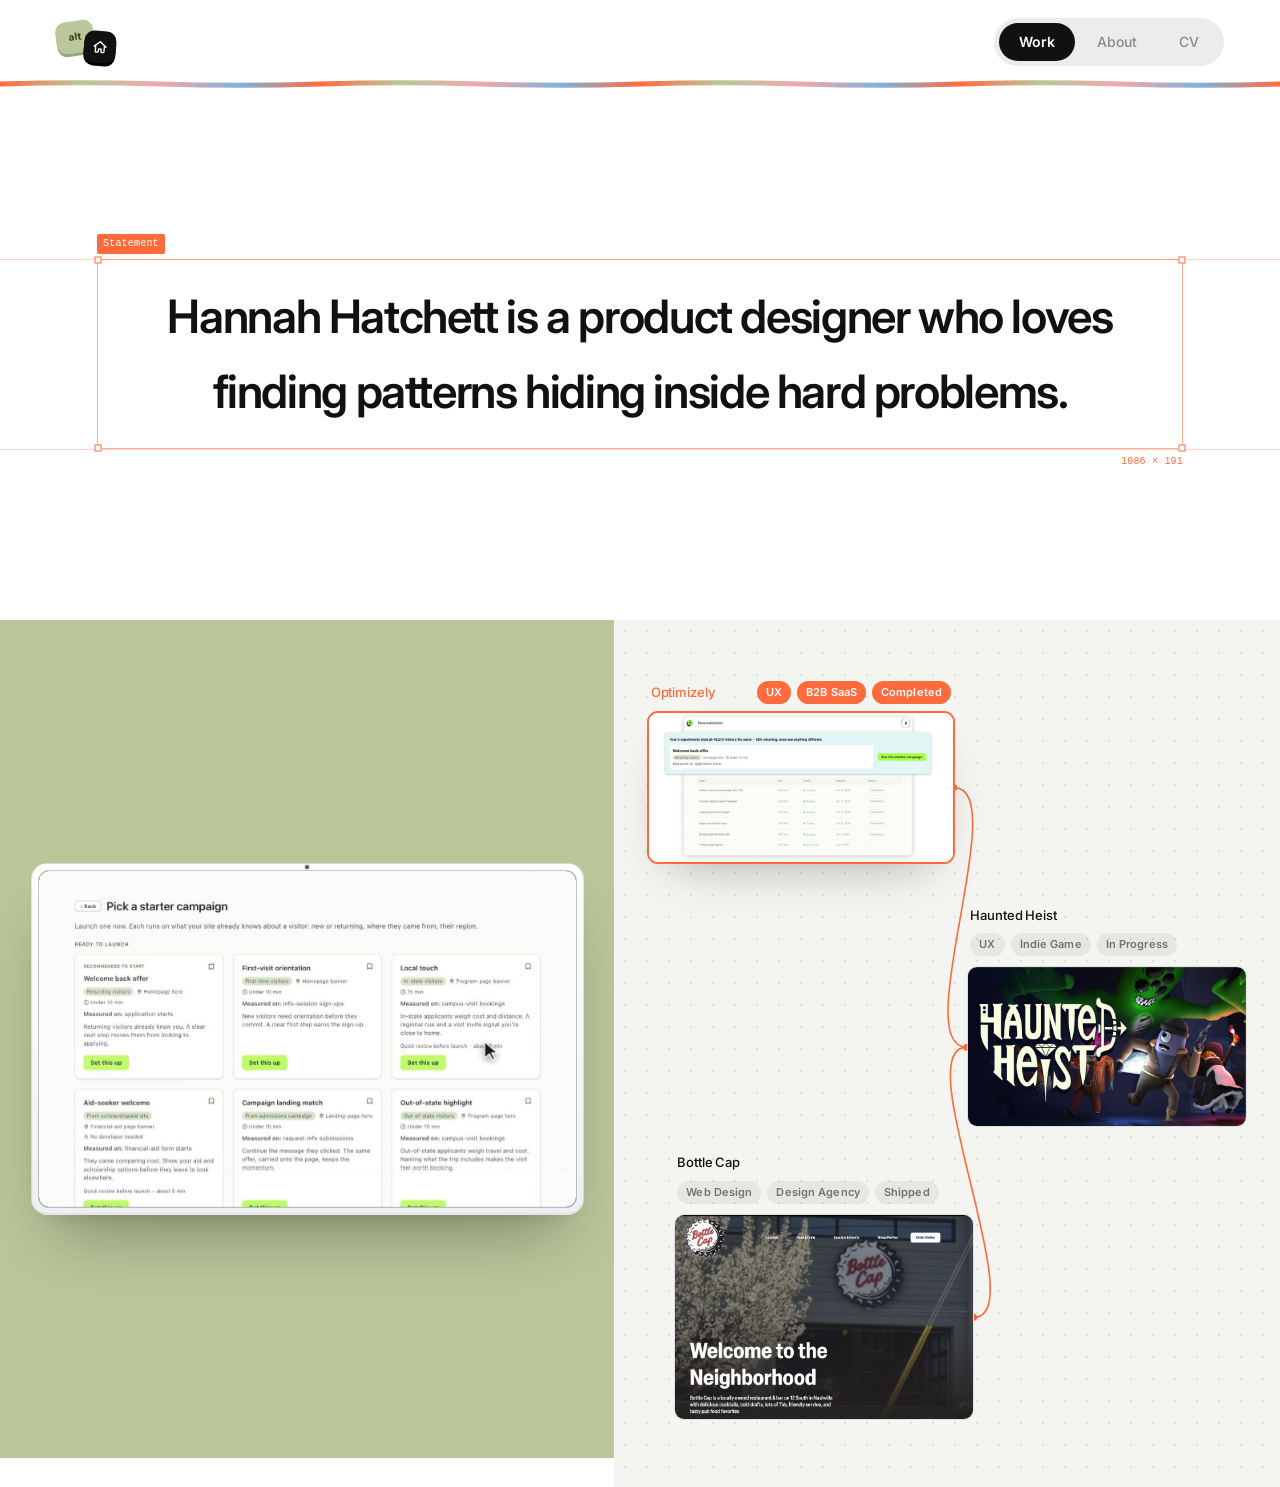
==== commit ad6fa128: "Bump styles.css cache-busting version to v=4 The centering fixes edited styles.css without bumping t" ====
--- a/index.html
+++ b/index.html
@@ -7,7 +7,7 @@
   <link rel="preconnect" href="https://fonts.googleapis.com" />
   <link rel="preconnect" href="https://fonts.gstatic.com" crossorigin />
   <link href="https://fonts.googleapis.com/css2?family=Inter:wght@400;500;600;700&display=swap" rel="stylesheet" />
-  <link rel="stylesheet" href="styles.css?v=2" />
+  <link rel="stylesheet" href="styles.css?v=4" />
   <link rel="stylesheet" href="canvas.css?v=3" />
 </head>
 <body>
--- a/styles.css
+++ b/styles.css
@@ -1076,7 +1076,7 @@
 .case-hero-lead { padding: 0 56px; }
 .case-hero-lead .case-hero-role {
   max-width: 1128px;
-  margin: 80px auto 80px 276px;
+  margin: 80px auto 80px max(276px, calc((100vw - 1128px) / 2));
 }
 @media (max-width: 1060px) {
   .case-hero-lead { padding: 0; }
@@ -1100,16 +1100,20 @@
   color: var(--ink);
 }
 
-/* Page layout, starting below the hero: the case study is offset by a
-   fixed amount (matching the nav's reserved space) and centered in
-   whatever remains to the right of that — not the full viewport, and not
-   sharing a single centered unit with the nav. Plain margin math instead
-   of grid, since sticky positioning inside a CSS Grid track whose sibling
-   is page-length produced inconsistent containing-block bounds. */
+/* Page layout, starting below the hero: below ~1680px of available width
+   there isn't room to both reserve the nav's 276px gutter and truly
+   center the 1128px content, so the gutter wins (a plain fixed margin,
+   as before). Above that width there's slack either way, so the content
+   is truly centered in the viewport instead — margin-left tracks
+   (100vw - 1128px) / 2 rather than staying pinned to 276px, which is
+   what let extra width pile up on the right on wide screens. Plain
+   margin math instead of grid, since sticky positioning inside a CSS
+   Grid track whose sibling is page-length produced inconsistent
+   containing-block bounds. */
 .case-layout { position: relative; }
 .case-layout .case-body.main.case-study {
   max-width: 1128px;
-  margin: 0 auto 0 276px;
+  margin: 0 auto 0 max(276px, calc((100vw - 1128px) / 2));
   padding-top: 0;
   padding-left: 56px;
   padding-right: 56px;
@@ -1127,7 +1131,7 @@
    toggle needed, and nothing to lag behind the scroll. */
 .case-side-nav {
   position: fixed;
-  left: 56px;
+  left: max(56px, calc((100vw - 1128px) / 2 - 220px));
   top: 50%;
   z-index: 40;
   display: flex;
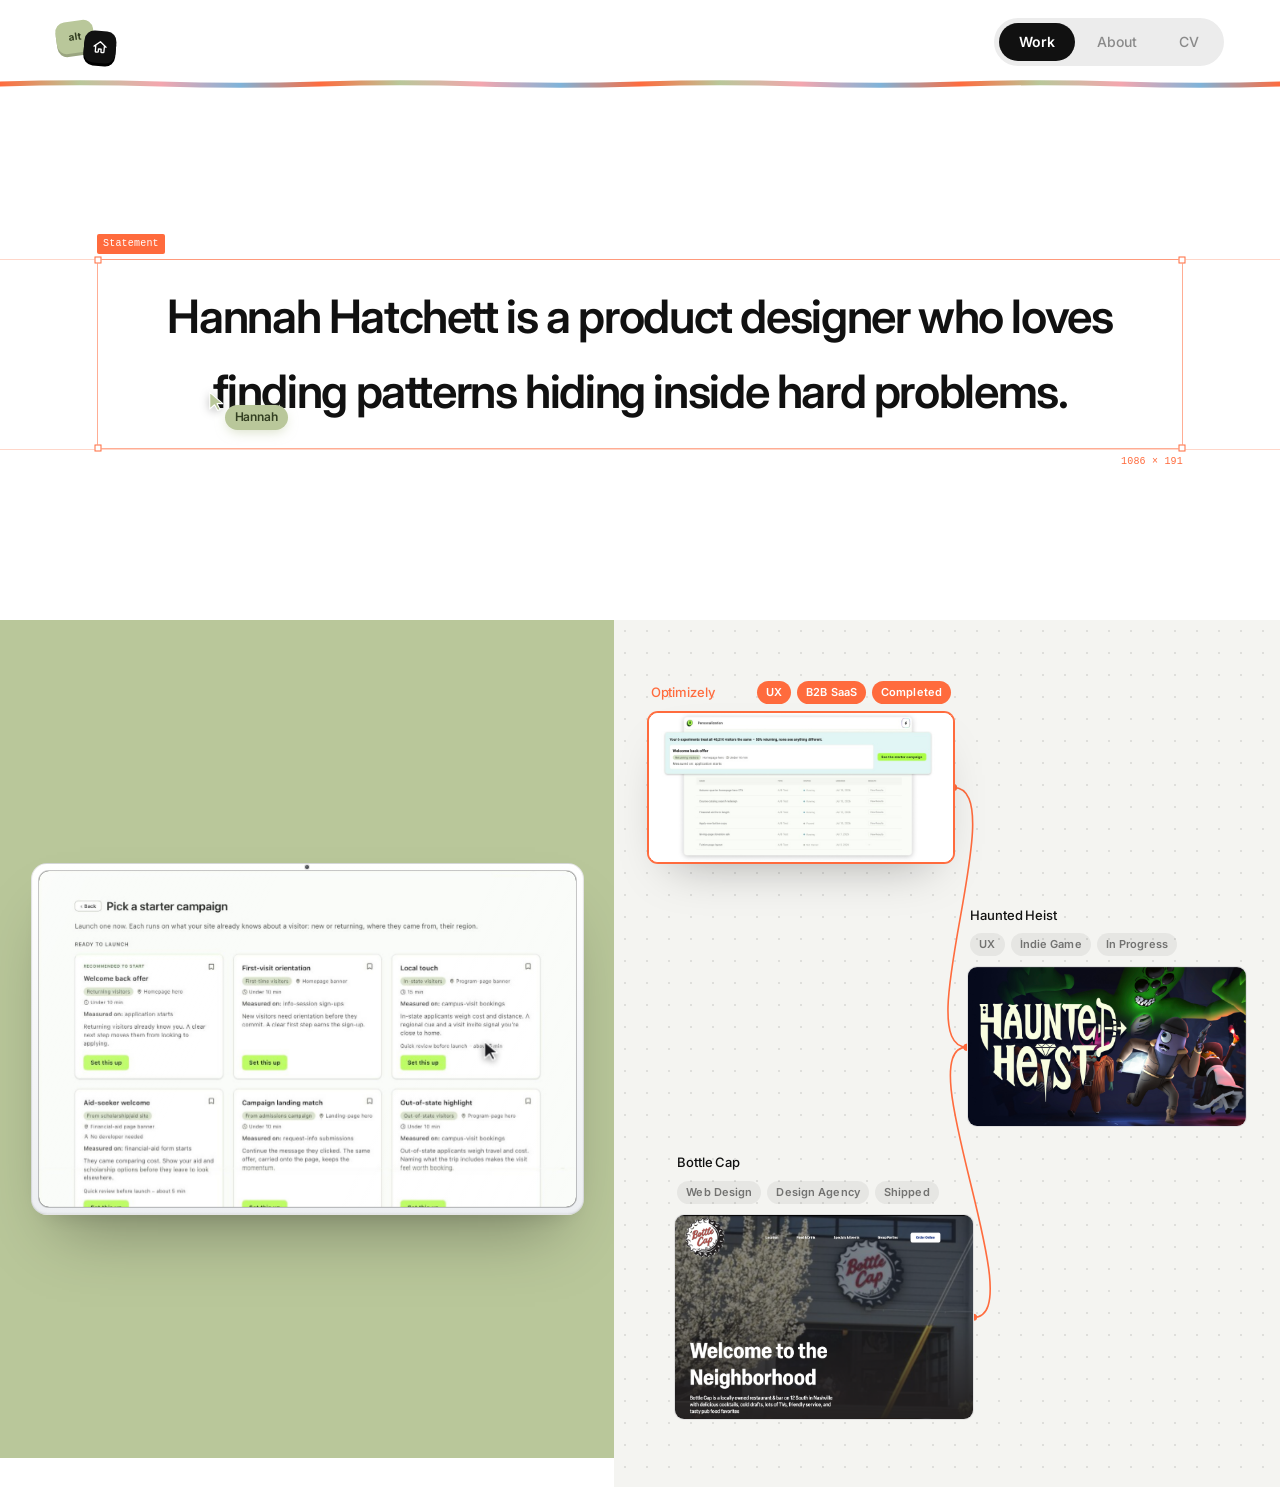
==== commit 26de7125: "Cache-bust the CV link The CV PDF was already updated server-side, but the link had no version query" ====
--- a/index.html
+++ b/index.html
@@ -21,7 +21,7 @@
     <nav class="site-nav-links">
       <a href="#projects" class="active">Work</a>
       <a href="about.html">About</a>
-      <a href="hannah-hatchett-cv.pdf" target="_blank" rel="noopener">CV</a>
+      <a href="hannah-hatchett-cv.pdf?v=2" target="_blank" rel="noopener">CV</a>
     </nav>
 
     <div class="nav-squiggle" aria-hidden="true">
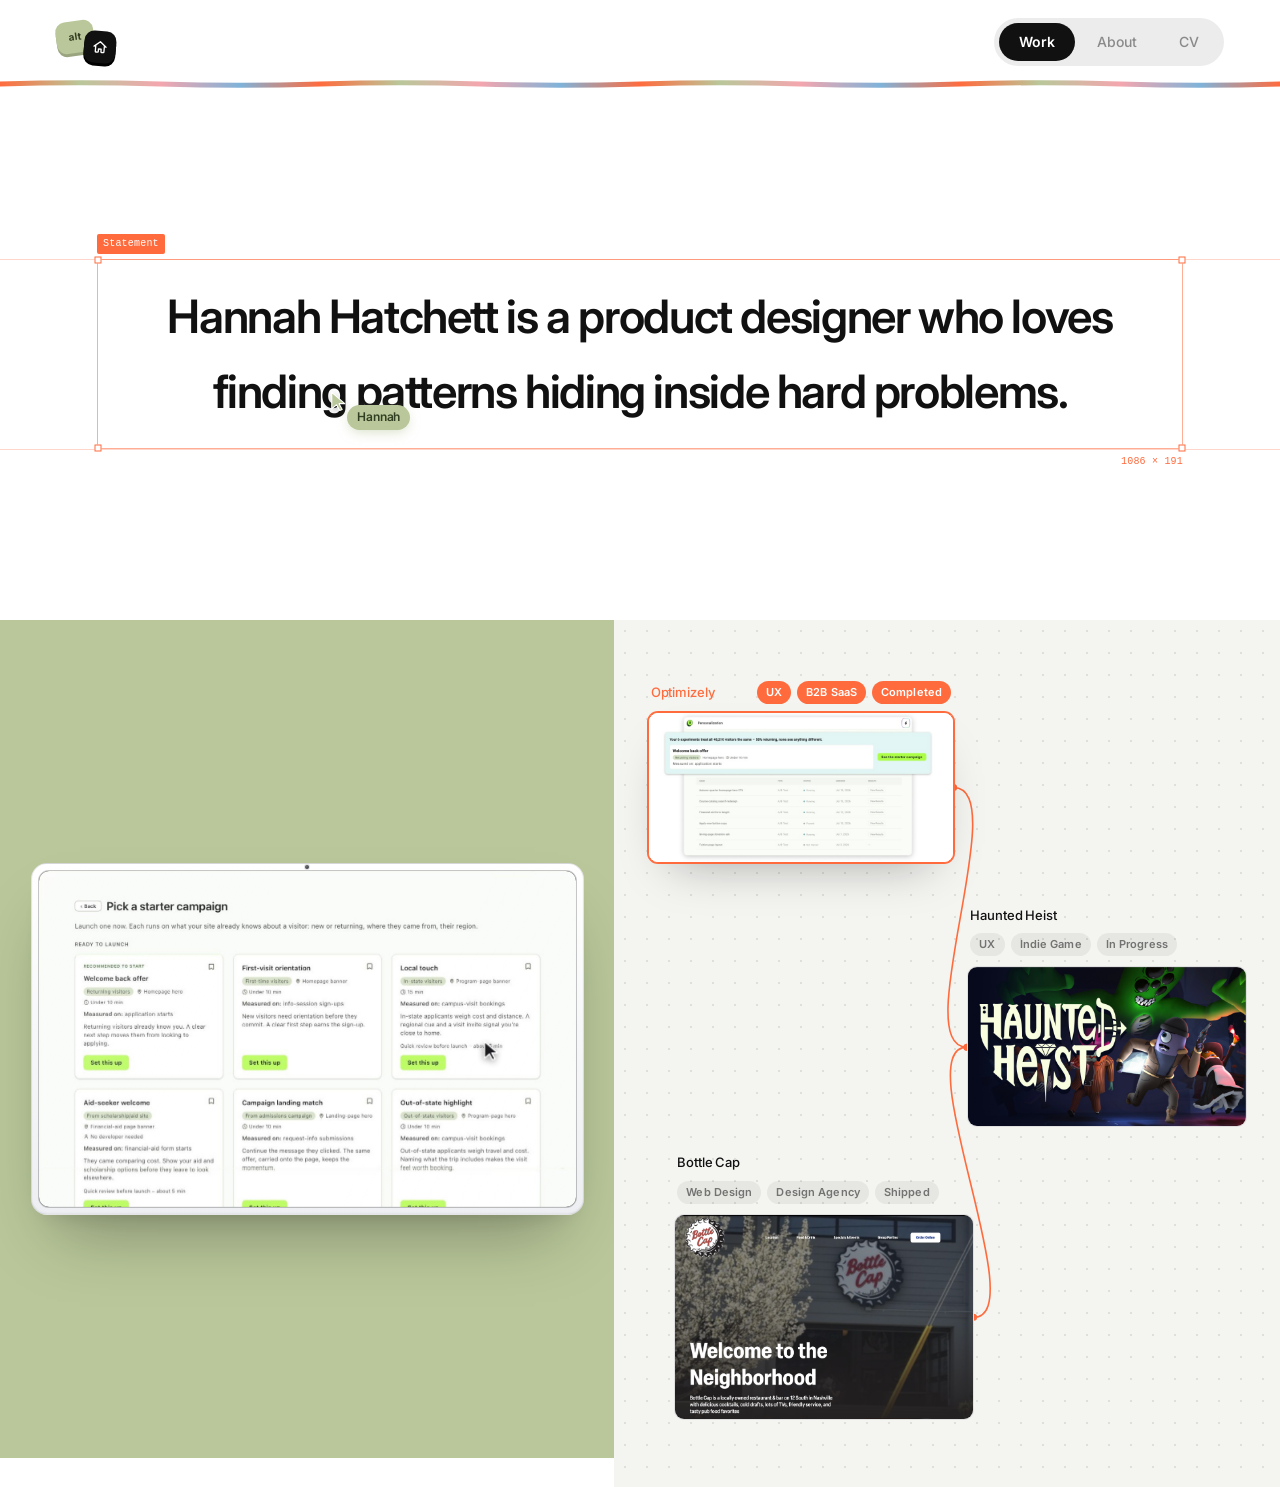
==== commit ea8ead2f: "Update CV, bump cache-busting version Co-Authored-By: Claude Sonnet 5 <noreply@anthropic.com>" ====
--- a/index.html
+++ b/index.html
@@ -21,7 +21,7 @@
     <nav class="site-nav-links">
       <a href="#projects" class="active">Work</a>
       <a href="about.html">About</a>
-      <a href="hannah-hatchett-cv.pdf?v=2" target="_blank" rel="noopener">CV</a>
+      <a href="hannah-hatchett-cv.pdf?v=4" target="_blank" rel="noopener">CV</a>
     </nav>
 
     <div class="nav-squiggle" aria-hidden="true">
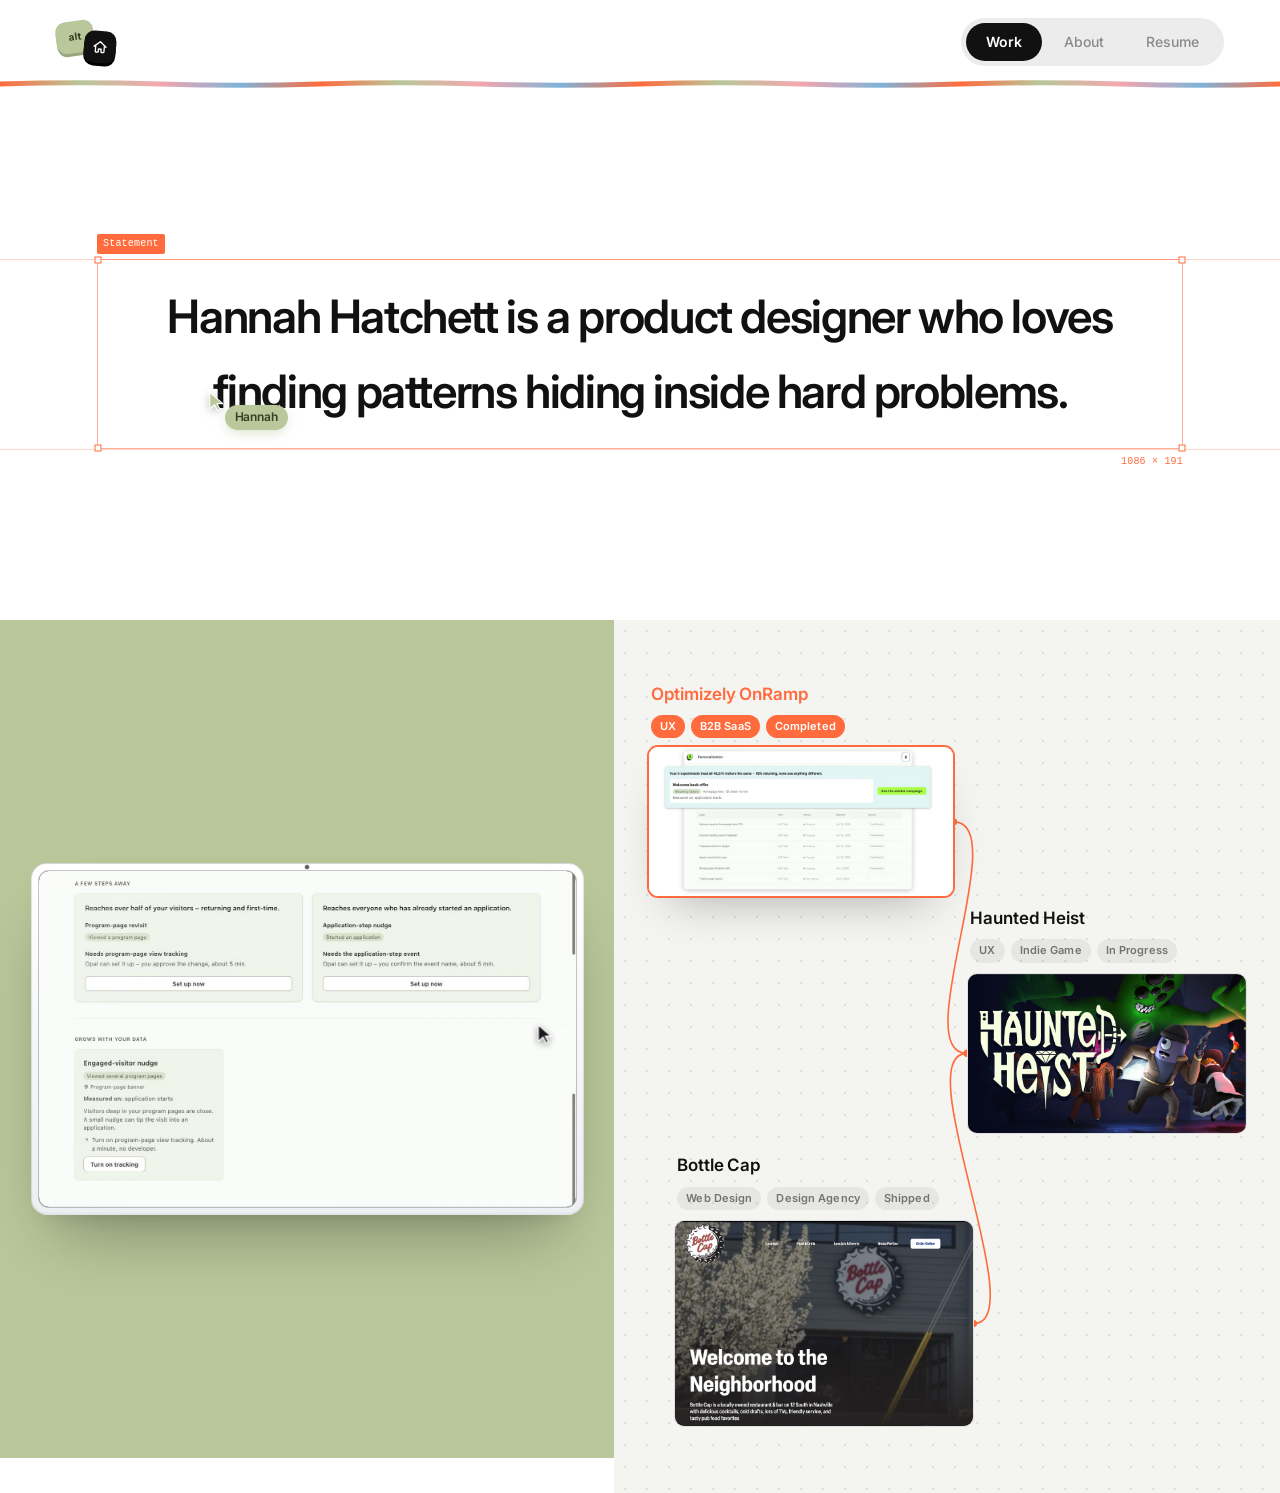
==== commit 61f409d7: "Swap CV for resume, rename Optimizely project, enlarge home project titles Nav links now point to ha" ====
--- a/index.html
+++ b/index.html
@@ -21,7 +21,7 @@
     <nav class="site-nav-links">
       <a href="#projects" class="active">Work</a>
       <a href="about.html">About</a>
-      <a href="hannah-hatchett-cv.pdf?v=4" target="_blank" rel="noopener">CV</a>
+      <a href="hannah-hatchett-resume.pdf?v=5" target="_blank" rel="noopener">Resume</a>
     </nav>
 
     <div class="nav-squiggle" aria-hidden="true">
--- a/canvas.css
+++ b/canvas.css
@@ -239,7 +239,7 @@
   font-weight: 500;
   letter-spacing: -0.01em;
 }
-.cv-node-labels .l { color: var(--cv-ink); }
+.cv-node-labels .l { color: var(--cv-ink); font-size: 17px; font-weight: 600; }
 /* Name brightens when its card is the expanded one */
 .cv-node.is-active .cv-node-labels .l { color: var(--cv-wire); }
 .cv-card {
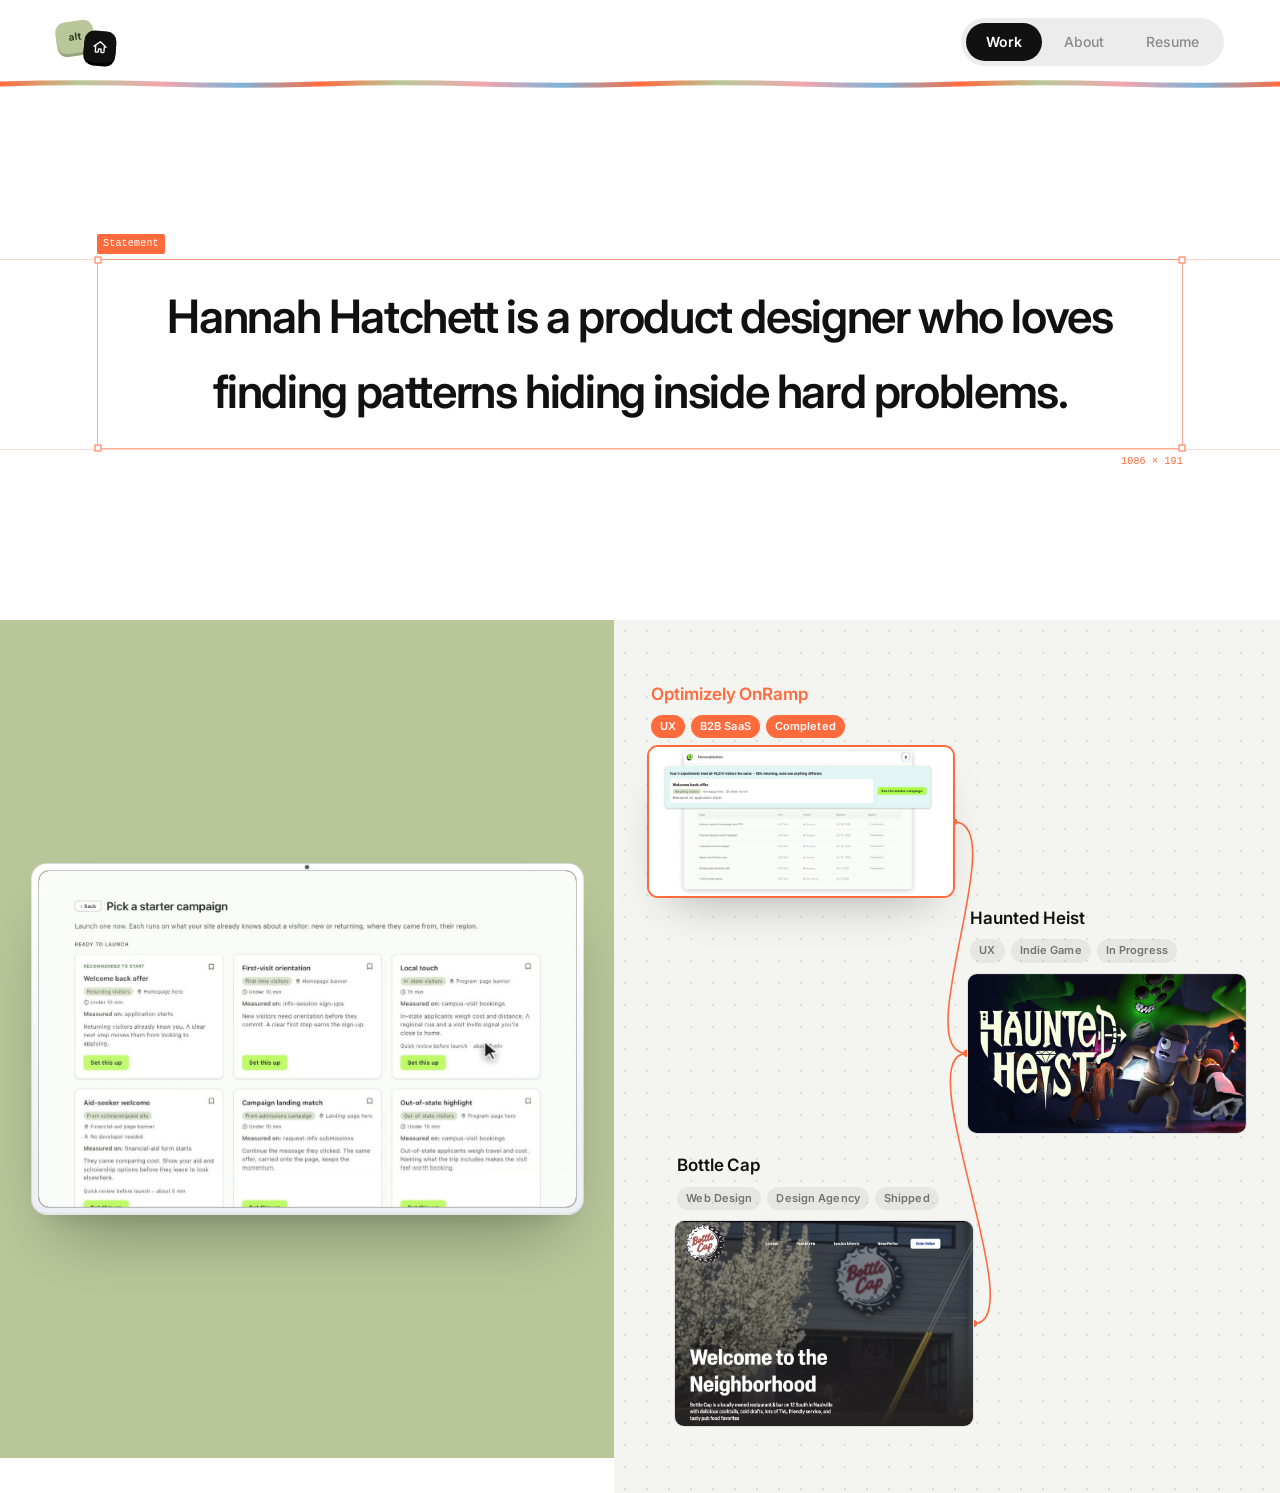
==== commit 9facddf6: "Update resume, bump cache-busting version Co-Authored-By: Claude Opus 5.5 <noreply@anthropic.com>" ====
--- a/index.html
+++ b/index.html
@@ -21,7 +21,7 @@
     <nav class="site-nav-links">
       <a href="#projects" class="active">Work</a>
       <a href="about.html">About</a>
-      <a href="hannah-hatchett-resume.pdf?v=5" target="_blank" rel="noopener">Resume</a>
+      <a href="hannah-hatchett-resume.pdf?v=6" target="_blank" rel="noopener">Resume</a>
     </nav>
 
     <div class="nav-squiggle" aria-hidden="true">
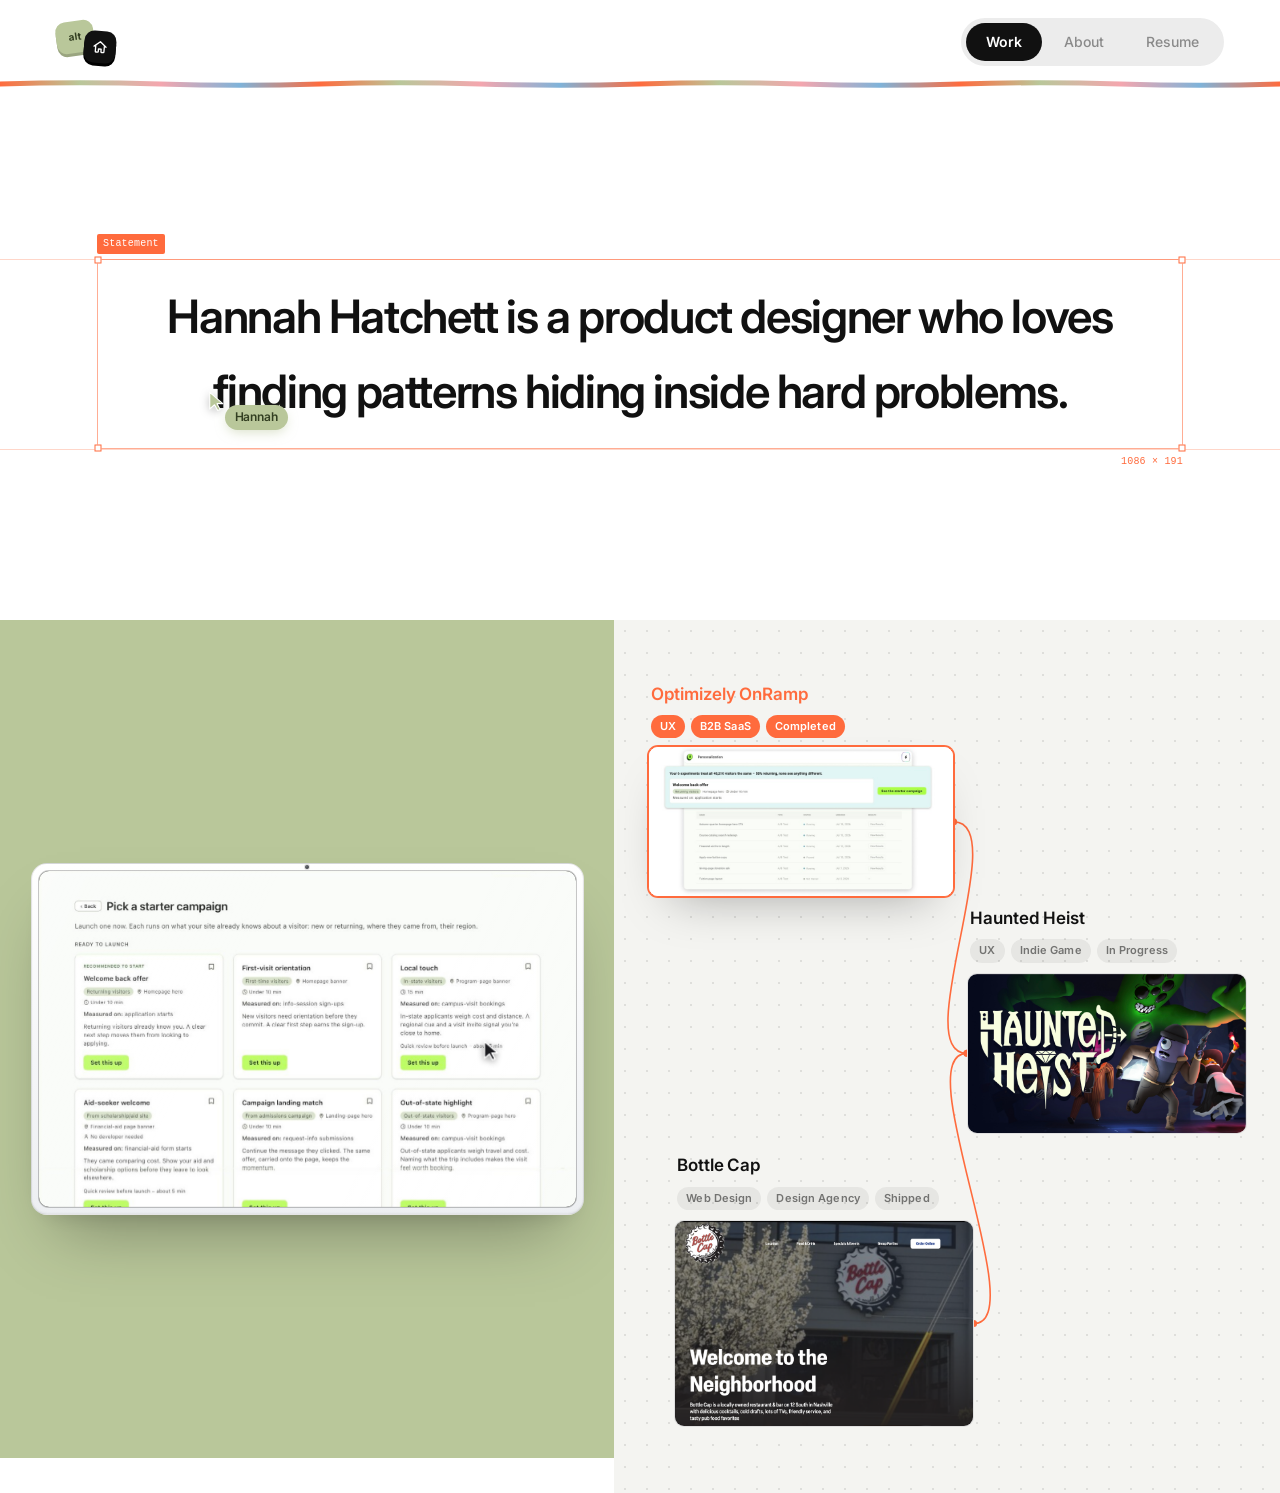
==== commit 468c5850: "Update resume, bump cache-busting version Co-Authored-By: Claude Opus 5.5 <noreply@anthropic.com>" ====
--- a/index.html
+++ b/index.html
@@ -21,7 +21,7 @@
     <nav class="site-nav-links">
       <a href="#projects" class="active">Work</a>
       <a href="about.html">About</a>
-      <a href="hannah-hatchett-resume.pdf?v=6" target="_blank" rel="noopener">Resume</a>
+      <a href="hannah-hatchett-resume.pdf?v=7" target="_blank" rel="noopener">Resume</a>
     </nav>
 
     <div class="nav-squiggle" aria-hidden="true">
